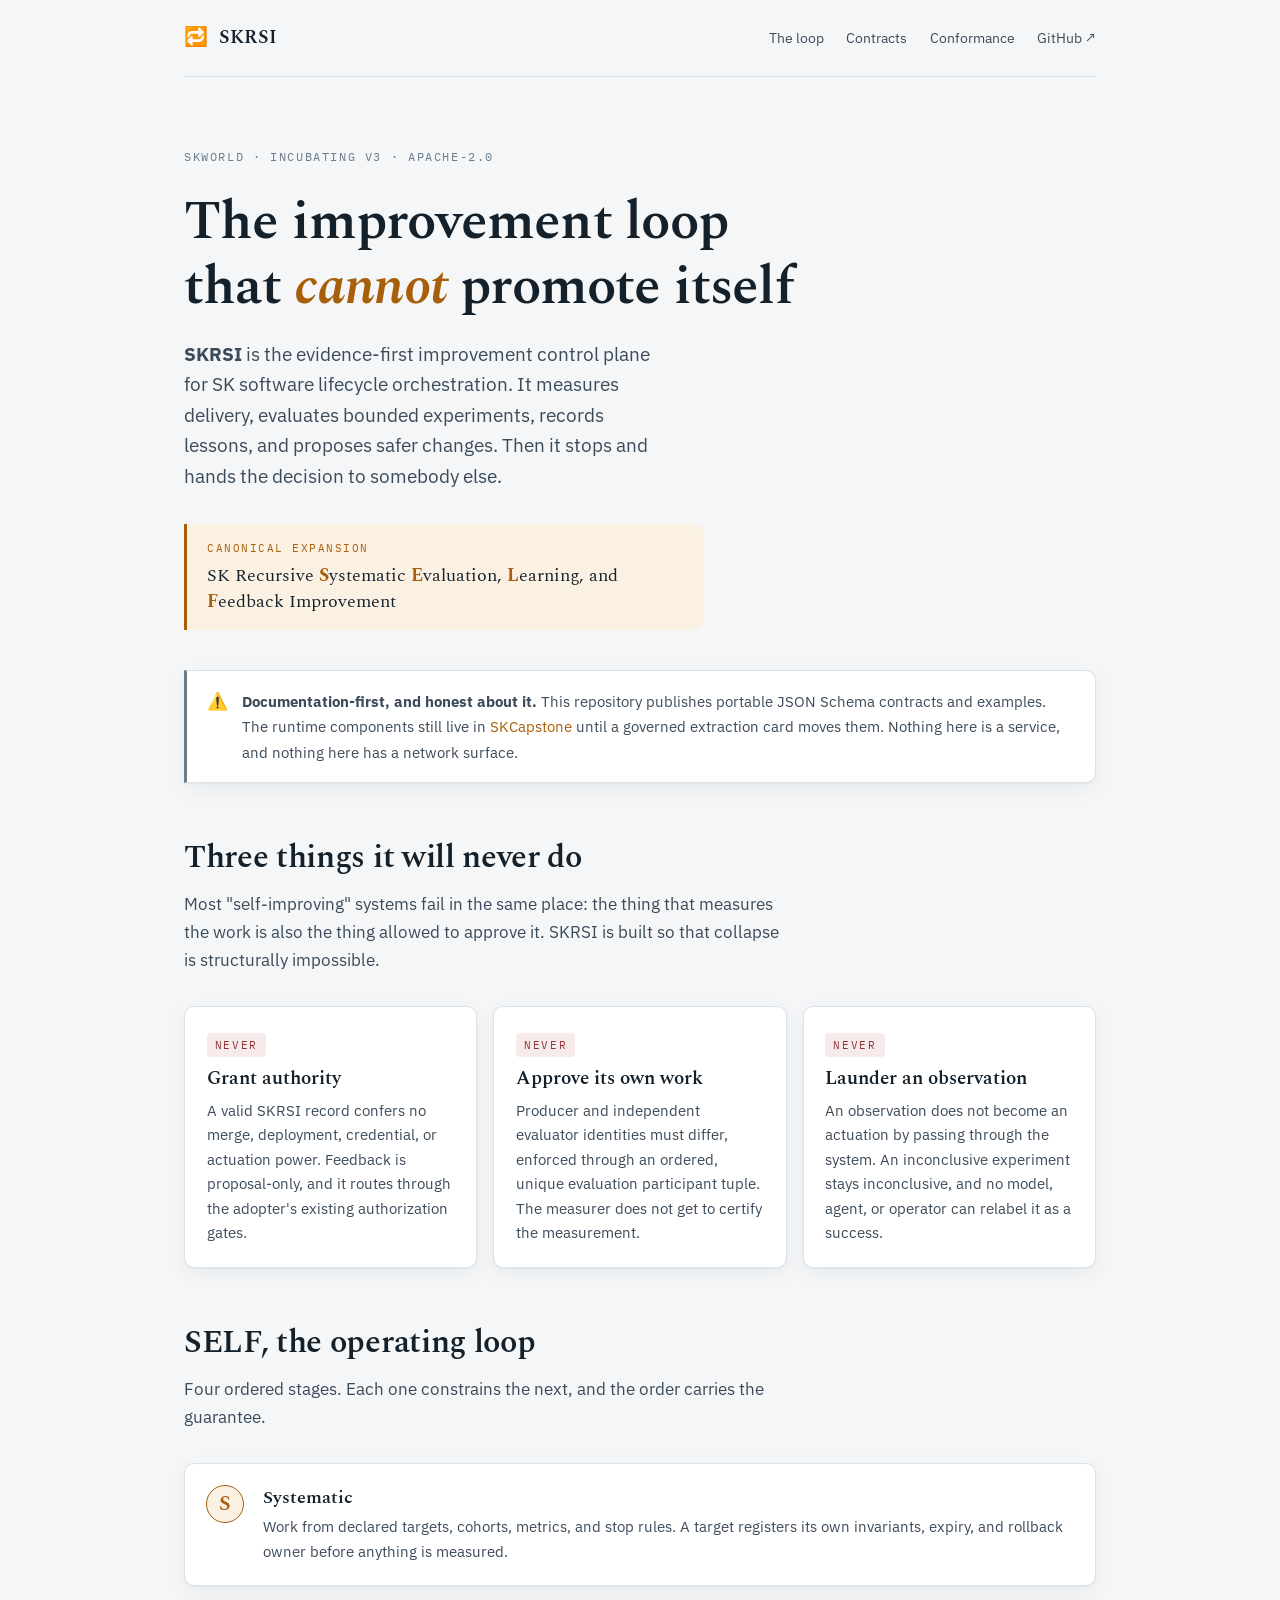
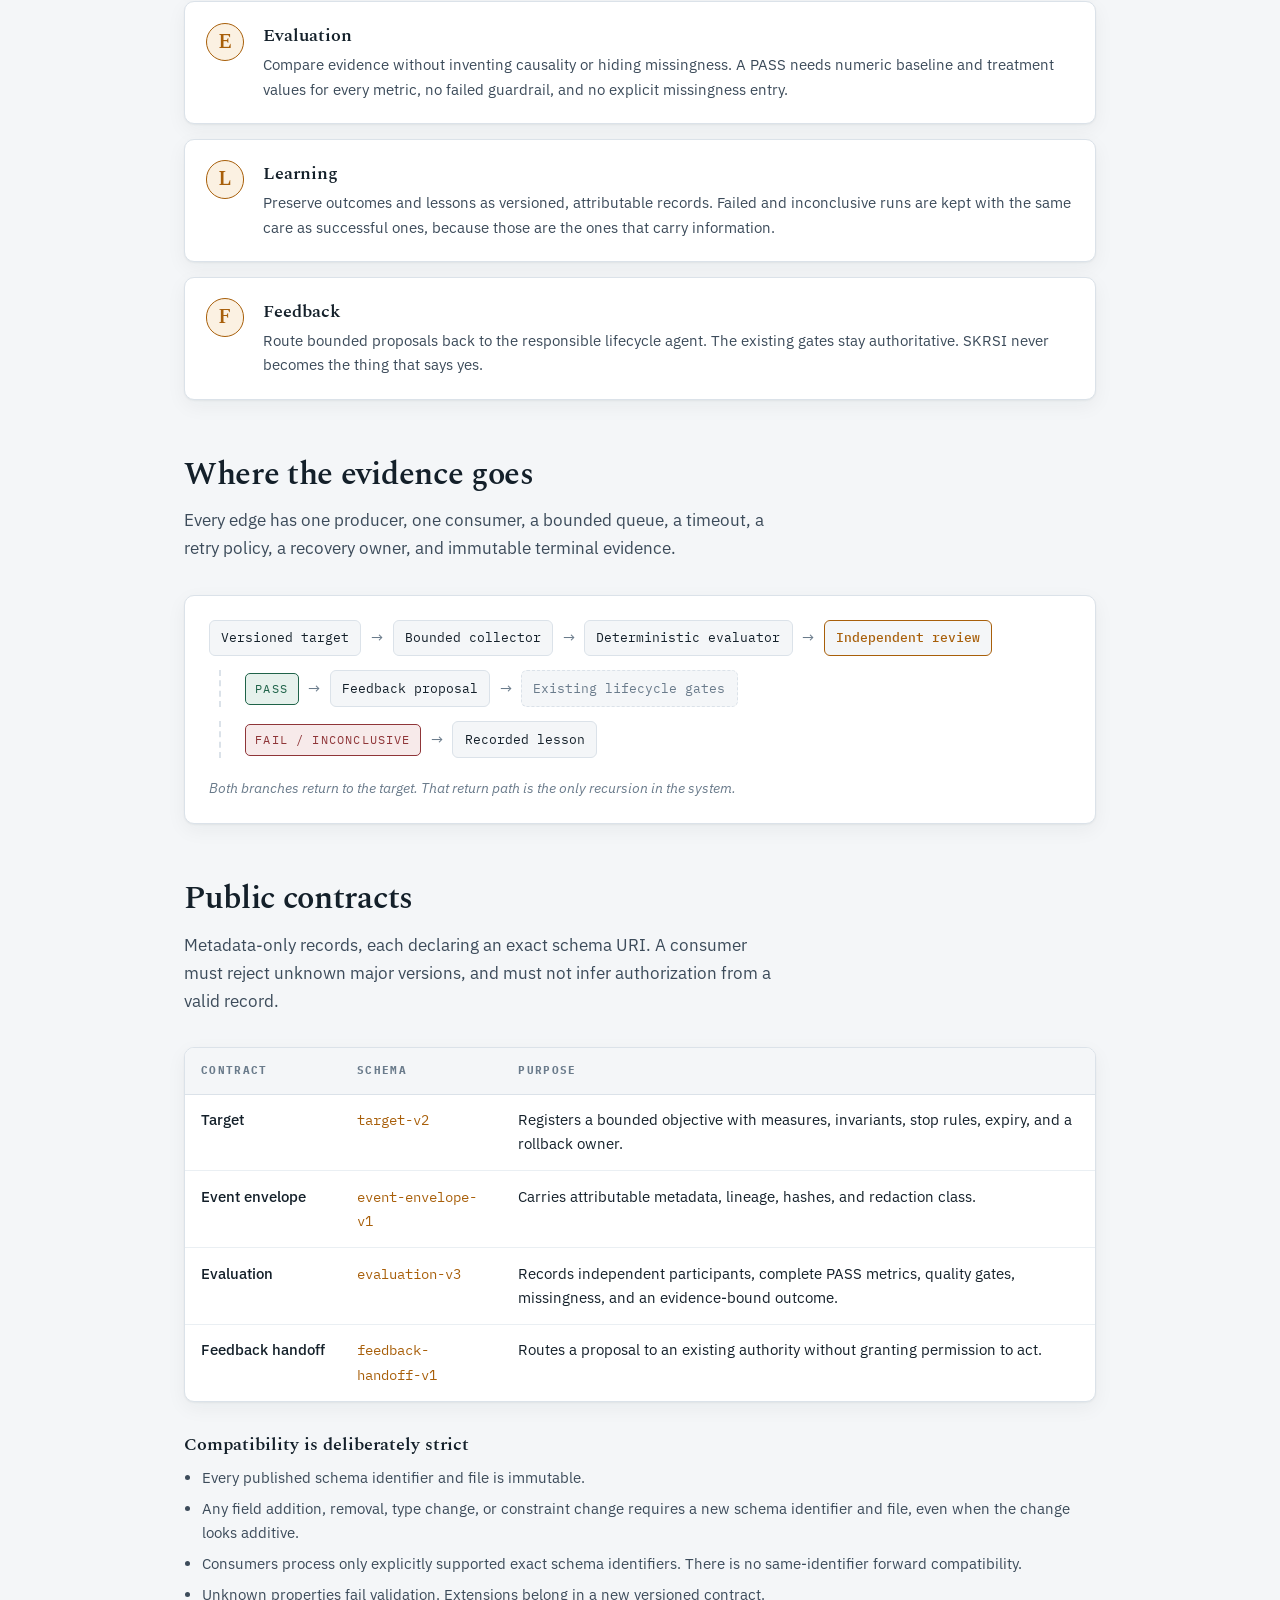
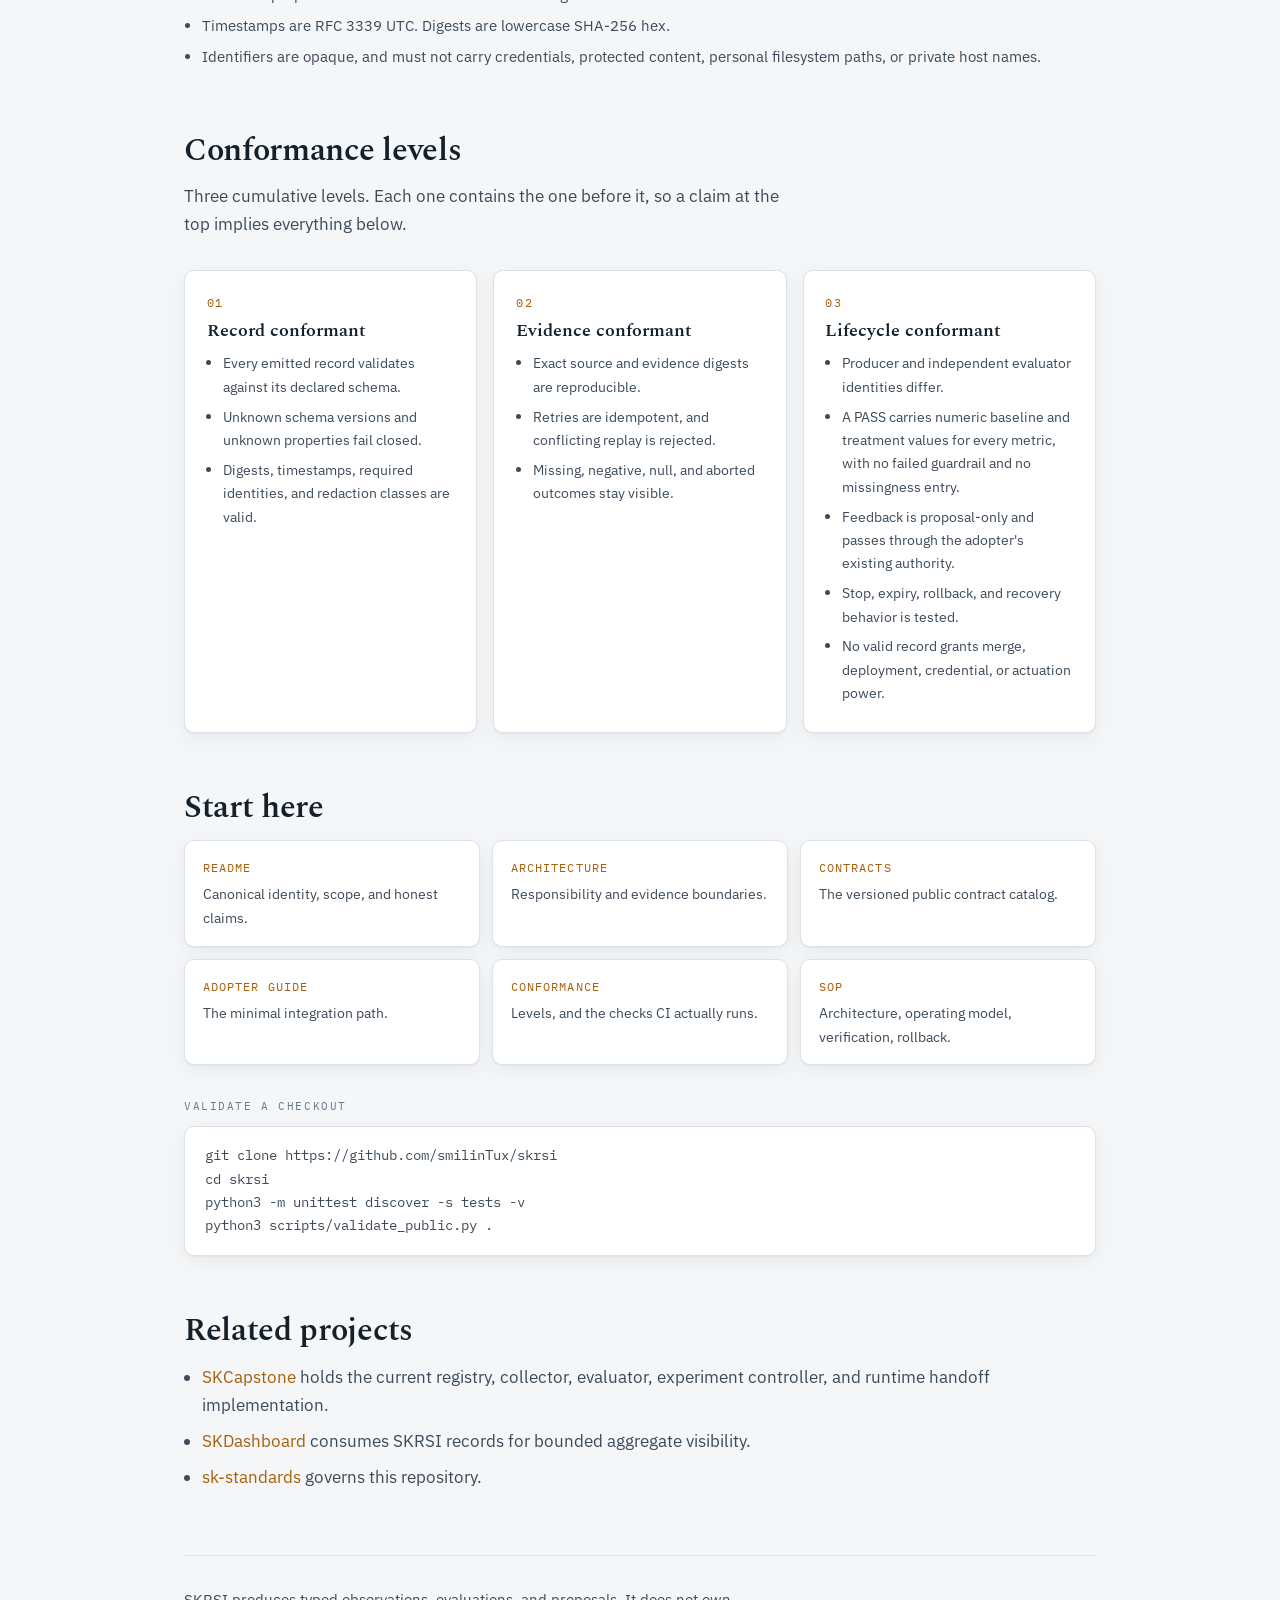
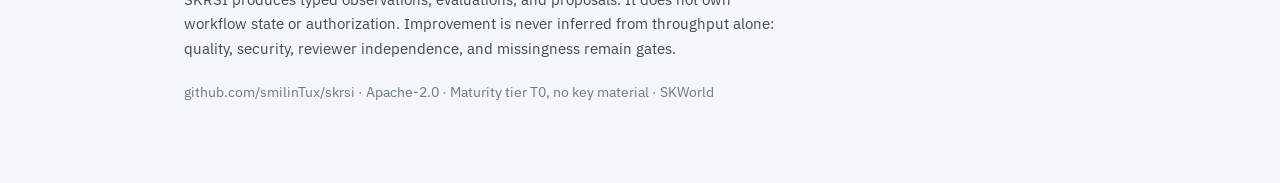
==== index.html @ 311b5921 "feat: skrsi.skworld.io landing site Website only for SKRSI, the evidence-first improvement control p" ====
<!DOCTYPE html>
<html lang="en">
<head>
<meta charset="UTF-8">
<meta name="viewport" content="width=device-width, initial-scale=1.0">
<title>SKRSI: SK Recursive SELF Improvement</title>
<meta name="description" content="SKRSI is the evidence-first improvement control plane for SK software lifecycle orchestration. SELF means Systematic Evaluation, Learning, and Feedback. It measures delivery, evaluates bounded experiments, records lessons, and proposes safer improvements. It never grants authority, never approves its own work, and never turns an observation into an actuation.">
<meta name="keywords" content="SKRSI, recursive self improvement, systematic evaluation learning feedback, evidence-first, software lifecycle orchestration, bounded experiments, JSON Schema contracts, conformance, SKWorld, sovereign">
<link rel="canonical" href="https://skrsi.skworld.io/">

<!-- Open Graph -->
<meta property="og:type" content="website">
<meta property="og:url" content="https://skrsi.skworld.io/">
<meta property="og:title" content="SKRSI: SK Recursive SELF Improvement">
<meta property="og:description" content="The evidence-first improvement control plane. Systematic Evaluation, Learning, and Feedback. It proposes; it never authorizes. An inconclusive experiment stays inconclusive.">
<meta property="og:image" content="https://skrsi.skworld.io/og-image.png">
<meta property="og:image:width" content="1200">
<meta property="og:image:height" content="630">
<meta property="og:site_name" content="SKRSI · SKWorld">

<!-- Twitter Card -->
<meta name="twitter:card" content="summary_large_image">
<meta name="twitter:site" content="@smilinTux">
<meta name="twitter:title" content="SKRSI: SK Recursive SELF Improvement">
<meta name="twitter:description" content="Evidence-first improvement control plane. It measures, evaluates, records lessons, and proposes. It never grants authority and never approves its own work.">
<meta name="twitter:image" content="https://skrsi.skworld.io/og-image.png">
<meta name="twitter:image:alt" content="SKRSI, the evidence-first improvement control plane">

<link rel="icon" type="image/svg+xml" href="data:image/svg+xml,<svg xmlns=%22http://www.w3.org/2000/svg%22 viewBox=%220 0 100 100%22><text y=%22.9em%22 font-size=%2290%22>%F0%9F%94%81</text></svg>">
<link rel="preconnect" href="https://fonts.googleapis.com">
<link rel="preconnect" href="https://fonts.gstatic.com" crossorigin>
<link rel="stylesheet" href="https://fonts.googleapis.com/css2?family=Spectral:ital,wght@0,400;0,600;1,400&family=IBM+Plex+Sans:wght@400;500;600&family=IBM+Plex+Mono:wght@400;500&display=swap">
<link rel="stylesheet" href="style.css">

<script type="application/ld+json">
{
  "@context": "https://schema.org",
  "@type": "SoftwareSourceCode",
  "name": "SKRSI",
  "alternateName": "SK Recursive SELF Improvement",
  "description": "Evidence-first improvement control plane for SK software lifecycle orchestration. SELF means Systematic Evaluation, Learning, and Feedback. Publishes metadata-only JSON Schema contracts for targets, event envelopes, evaluations, and feedback handoffs.",
  "url": "https://skrsi.skworld.io/",
  "codeRepository": "https://github.com/smilinTux/skrsi",
  "license": "https://www.apache.org/licenses/LICENSE-2.0",
  "keywords": "evidence-first, bounded experiments, conformance, software lifecycle orchestration, sovereign",
  "publisher": { "@type": "Organization", "name": "SKWorld", "url": "https://skworld.io/" }
}
</script>
</head>
<body>
<div class="wrap">

  <div class="topbar">
    <div class="brand"><span class="glyph">&#128257;</span> SKRSI</div>
    <nav class="topnav">
      <a href="#loop">The loop</a>
      <a href="#contracts">Contracts</a>
      <a href="#conformance">Conformance</a>
      <a href="https://github.com/smilinTux/skrsi">GitHub &#8599;</a>
    </nav>
  </div>

  <header class="hero">
    <span class="eyebrow">SKWorld &middot; Incubating v3 &middot; Apache-2.0</span>
    <h1>The improvement loop that <em>cannot</em> promote itself</h1>
    <p class="sub"><strong>SKRSI</strong> is the evidence-first improvement control plane for SK software lifecycle orchestration. It measures delivery, evaluates bounded experiments, records lessons, and proposes safer changes. Then it stops and hands the decision to somebody else.</p>
    <div class="expansion">
      <span class="exp-label">Canonical expansion</span>
      <p class="exp-text">SK Recursive <strong>S</strong>ystematic <strong>E</strong>valuation, <strong>L</strong>earning, and <strong>F</strong>eedback Improvement</p>
    </div>
  </header>

  <div class="banner">
    <span class="ico">&#9888;&#65039;</span>
    <p><strong>Documentation-first, and honest about it.</strong> This repository publishes portable JSON Schema contracts and examples. The runtime components still live in <a href="https://github.com/smilinTux/skcapstone">SKCapstone</a> until a governed extraction card moves them. Nothing here is a service, and nothing here has a network surface.</p>
  </div>

  <section id="never">
    <h2>Three things it will never do</h2>
    <p class="lead">Most "self-improving" systems fail in the same place: the thing that measures the work is also the thing allowed to approve it. SKRSI is built so that collapse is structurally impossible.</p>
    <div class="nevers">
      <div class="ncard">
        <span class="nlabel">Never</span>
        <h3>Grant authority</h3>
        <p>A valid SKRSI record confers no merge, deployment, credential, or actuation power. Feedback is proposal-only, and it routes through the adopter's existing authorization gates.</p>
      </div>
      <div class="ncard">
        <span class="nlabel">Never</span>
        <h3>Approve its own work</h3>
        <p>Producer and independent evaluator identities must differ, enforced through an ordered, unique evaluation participant tuple. The measurer does not get to certify the measurement.</p>
      </div>
      <div class="ncard">
        <span class="nlabel">Never</span>
        <h3>Launder an observation</h3>
        <p>An observation does not become an actuation by passing through the system. An inconclusive experiment stays inconclusive, and no model, agent, or operator can relabel it as a success.</p>
      </div>
    </div>
  </section>

  <section id="loop">
    <h2>SELF, the operating loop</h2>
    <p class="lead">Four ordered stages. Each one constrains the next, and the order carries the guarantee.</p>
    <ol class="self">
      <li>
        <span class="step">S</span>
        <div>
          <h3>Systematic</h3>
          <p>Work from declared targets, cohorts, metrics, and stop rules. A target registers its own invariants, expiry, and rollback owner before anything is measured.</p>
        </div>
      </li>
      <li>
        <span class="step">E</span>
        <div>
          <h3>Evaluation</h3>
          <p>Compare evidence without inventing causality or hiding missingness. A PASS needs numeric baseline and treatment values for every metric, no failed guardrail, and no explicit missingness entry.</p>
        </div>
      </li>
      <li>
        <span class="step">L</span>
        <div>
          <h3>Learning</h3>
          <p>Preserve outcomes and lessons as versioned, attributable records. Failed and inconclusive runs are kept with the same care as successful ones, because those are the ones that carry information.</p>
        </div>
      </li>
      <li>
        <span class="step">F</span>
        <div>
          <h3>Feedback</h3>
          <p>Route bounded proposals back to the responsible lifecycle agent. The existing gates stay authoritative. SKRSI never becomes the thing that says yes.</p>
        </div>
      </li>
    </ol>
  </section>

  <section id="flow">
    <h2>Where the evidence goes</h2>
    <p class="lead">Every edge has one producer, one consumer, a bounded queue, a timeout, a retry policy, a recovery owner, and immutable terminal evidence.</p>
    <div class="flow" role="img" aria-label="Flow: a versioned target feeds a bounded metadata collector, then a deterministic evaluator, then independent review. A PASS becomes a feedback proposal that enters existing lifecycle gates. A FAIL or INCONCLUSIVE becomes a recorded lesson. Both return to the target.">
      <div class="frow">
        <span class="node">Versioned target</span>
        <span class="arrow">&rarr;</span>
        <span class="node">Bounded collector</span>
        <span class="arrow">&rarr;</span>
        <span class="node">Deterministic evaluator</span>
        <span class="arrow">&rarr;</span>
        <span class="node emph">Independent review</span>
      </div>
      <div class="frow branch">
        <span class="verdict pass">PASS</span>
        <span class="arrow">&rarr;</span>
        <span class="node">Feedback proposal</span>
        <span class="arrow">&rarr;</span>
        <span class="node gate">Existing lifecycle gates</span>
      </div>
      <div class="frow branch">
        <span class="verdict fail">FAIL / INCONCLUSIVE</span>
        <span class="arrow">&rarr;</span>
        <span class="node">Recorded lesson</span>
      </div>
      <p class="loopback">Both branches return to the target. That return path is the only recursion in the system.</p>
    </div>
  </section>

  <section id="contracts">
    <h2>Public contracts</h2>
    <p class="lead">Metadata-only records, each declaring an exact schema URI. A consumer must reject unknown major versions, and must not infer authorization from a valid record.</p>
    <div class="tablewrap">
      <table class="ctable">
        <thead>
          <tr><th>Contract</th><th>Schema</th><th>Purpose</th></tr>
        </thead>
        <tbody>
          <tr>
            <td>Target</td>
            <td><code>target-v2</code></td>
            <td>Registers a bounded objective with measures, invariants, stop rules, expiry, and a rollback owner.</td>
          </tr>
          <tr>
            <td>Event envelope</td>
            <td><code>event-envelope-v1</code></td>
            <td>Carries attributable metadata, lineage, hashes, and redaction class.</td>
          </tr>
          <tr>
            <td>Evaluation</td>
            <td><code>evaluation-v3</code></td>
            <td>Records independent participants, complete PASS metrics, quality gates, missingness, and an evidence-bound outcome.</td>
          </tr>
          <tr>
            <td>Feedback handoff</td>
            <td><code>feedback-handoff-v1</code></td>
            <td>Routes a proposal to an existing authority without granting permission to act.</td>
          </tr>
        </tbody>
      </table>
    </div>
    <div class="rules">
      <h3>Compatibility is deliberately strict</h3>
      <ul>
        <li>Every published schema identifier and file is immutable.</li>
        <li>Any field addition, removal, type change, or constraint change requires a new schema identifier and file, even when the change looks additive.</li>
        <li>Consumers process only explicitly supported exact schema identifiers. There is no same-identifier forward compatibility.</li>
        <li>Unknown properties fail validation. Extensions belong in a new versioned contract.</li>
        <li>Timestamps are RFC 3339 UTC. Digests are lowercase SHA-256 hex.</li>
        <li>Identifiers are opaque, and must not carry credentials, protected content, personal filesystem paths, or private host names.</li>
      </ul>
    </div>
  </section>

  <section id="conformance">
    <h2>Conformance levels</h2>
    <p class="lead">Three cumulative levels. Each one contains the one before it, so a claim at the top implies everything below.</p>
    <div class="levels">
      <div class="lcard">
        <span class="lnum">01</span>
        <h3>Record conformant</h3>
        <ul>
          <li>Every emitted record validates against its declared schema.</li>
          <li>Unknown schema versions and unknown properties fail closed.</li>
          <li>Digests, timestamps, required identities, and redaction classes are valid.</li>
        </ul>
      </div>
      <div class="lcard">
        <span class="lnum">02</span>
        <h3>Evidence conformant</h3>
        <ul>
          <li>Exact source and evidence digests are reproducible.</li>
          <li>Retries are idempotent, and conflicting replay is rejected.</li>
          <li>Missing, negative, null, and aborted outcomes stay visible.</li>
        </ul>
      </div>
      <div class="lcard">
        <span class="lnum">03</span>
        <h3>Lifecycle conformant</h3>
        <ul>
          <li>Producer and independent evaluator identities differ.</li>
          <li>A PASS carries numeric baseline and treatment values for every metric, with no failed guardrail and no missingness entry.</li>
          <li>Feedback is proposal-only and passes through the adopter's existing authority.</li>
          <li>Stop, expiry, rollback, and recovery behavior is tested.</li>
          <li>No valid record grants merge, deployment, credential, or actuation power.</li>
        </ul>
      </div>
    </div>
  </section>

  <section id="start">
    <h2>Start here</h2>
    <div class="docs">
      <a class="dcard" href="https://github.com/smilinTux/skrsi/blob/main/README.md">
        <span class="dname">README</span>
        <span class="ddesc">Canonical identity, scope, and honest claims.</span>
      </a>
      <a class="dcard" href="https://github.com/smilinTux/skrsi/blob/main/docs/ARCHITECTURE.md">
        <span class="dname">ARCHITECTURE</span>
        <span class="ddesc">Responsibility and evidence boundaries.</span>
      </a>
      <a class="dcard" href="https://github.com/smilinTux/skrsi/blob/main/docs/CONTRACTS.md">
        <span class="dname">CONTRACTS</span>
        <span class="ddesc">The versioned public contract catalog.</span>
      </a>
      <a class="dcard" href="https://github.com/smilinTux/skrsi/blob/main/docs/ADOPTER-GUIDE.md">
        <span class="dname">ADOPTER GUIDE</span>
        <span class="ddesc">The minimal integration path.</span>
      </a>
      <a class="dcard" href="https://github.com/smilinTux/skrsi/blob/main/docs/CONFORMANCE.md">
        <span class="dname">CONFORMANCE</span>
        <span class="ddesc">Levels, and the checks CI actually runs.</span>
      </a>
      <a class="dcard" href="https://github.com/smilinTux/skrsi/blob/main/SOP.md">
        <span class="dname">SOP</span>
        <span class="ddesc">Architecture, operating model, verification, rollback.</span>
      </a>
    </div>
    <div class="quick">
      <span class="qlabel">Validate a checkout</span>
      <pre><code>git clone https://github.com/smilinTux/skrsi
cd skrsi
python3 -m unittest discover -s tests -v
python3 scripts/validate_public.py .</code></pre>
    </div>
  </section>

  <section id="related">
    <h2>Related projects</h2>
    <ul class="rel">
      <li><a href="https://github.com/smilinTux/skcapstone">SKCapstone</a> holds the current registry, collector, evaluator, experiment controller, and runtime handoff implementation.</li>
      <li><a href="https://github.com/smilinTux/skdashboard">SKDashboard</a> consumes SKRSI records for bounded aggregate visibility.</li>
      <li><a href="https://github.com/smilinTux/sk-standards">sk-standards</a> governs this repository.</li>
    </ul>
  </section>

  <footer>
    <p class="fclaim">SKRSI produces typed observations, evaluations, and proposals. It does not own workflow state or authorization. Improvement is never inferred from throughput alone: quality, security, reviewer independence, and missingness remain gates.</p>
    <p class="fmeta">
      <a href="https://github.com/smilinTux/skrsi">github.com/smilinTux/skrsi</a>
      &middot; Apache-2.0
      &middot; Maturity tier T0, no key material
      &middot; <a href="https://skworld.io/">SKWorld</a>
    </p>
  </footer>

</div>
</body>
</html>
---- style.css ----
/* SKRSI - skrsi.skworld.io
   Palette: cool paper + ink, ochre accent for evaluation, muted
   instrument colours for verdict states. */

:root{
  --paper:#f4f6f8;
  --card:#ffffff;
  --ink:#14202a;
  --ink-2:#3c4b5a;
  --muted:#6a7b8b;
  --line:#dbe2e9;
  --line-2:#eaeff3;
  --accent:#a85f0a;
  --accent-soft:#fbf1e2;
  --pass:#1f6349;
  --pass-soft:#e6f1ec;
  --fail:#8f3538;
  --fail-soft:#f7eaea;
  --shadow:0 1px 2px rgba(20,32,42,.05), 0 6px 20px rgba(20,32,42,.05);
  --radius:10px;
}

@media (prefers-color-scheme: dark){
  :root{
    --paper:#0d151d;
    --card:#151f29;
    --ink:#e7eef4;
    --ink-2:#b6c5d2;
    --muted:#8194a5;
    --line:#243240;
    --line-2:#1c2833;
    --accent:#d99a45;
    --accent-soft:#2a2016;
    --pass:#6cc0a0;
    --pass-soft:#152920;
    --fail:#d98b8d;
    --fail-soft:#2a1a1b;
    --shadow:0 1px 2px rgba(0,0,0,.3), 0 6px 20px rgba(0,0,0,.25);
  }
}

*{box-sizing:border-box}
html{-webkit-text-size-adjust:100%}
body{
  margin:0;
  background:var(--paper);
  color:var(--ink);
  font-family:"IBM Plex Sans",-apple-system,BlinkMacSystemFont,"Segoe UI",Roboto,sans-serif;
  font-size:17px;
  line-height:1.65;
  -webkit-font-smoothing:antialiased;
}
.wrap{max-width:60rem;margin:0 auto;padding:0 1.5rem 5rem}
a{color:var(--accent);text-decoration:none;border-bottom:1px solid transparent}
a:hover{border-bottom-color:currentColor}
a:focus-visible{outline:2px solid var(--accent);outline-offset:3px;border-radius:3px}
code,pre{font-family:"IBM Plex Mono",ui-monospace,SFMono-Regular,Menlo,monospace}
h1,h2,h3{font-family:Spectral,Georgia,"Times New Roman",serif;font-weight:600;text-wrap:balance;line-height:1.2}

/* topbar */
.topbar{
  display:flex;align-items:center;justify-content:space-between;gap:1rem;
  flex-wrap:wrap;padding:1.4rem 0;border-bottom:1px solid var(--line);
}
.brand{font-family:Spectral,Georgia,serif;font-size:1.2rem;font-weight:600;letter-spacing:.01em}
.brand .glyph{margin-right:.35rem}
.topnav{display:flex;gap:1.4rem;flex-wrap:wrap;font-size:.9rem}
.topnav a{color:var(--ink-2)}
.topnav a:hover{color:var(--accent)}

/* hero */
.hero{padding:4rem 0 2.5rem}
.eyebrow{
  display:inline-block;font-family:"IBM Plex Mono",monospace;font-size:.72rem;
  letter-spacing:.14em;text-transform:uppercase;color:var(--muted);margin-bottom:1.4rem;
}
.hero h1{font-size:clamp(2.1rem,5.5vw,3.4rem);margin:0 0 1.2rem;letter-spacing:-.015em}
.hero h1 em{font-style:italic;color:var(--accent)}
.sub{font-size:1.16rem;color:var(--ink-2);max-width:44ch;margin:0 0 2rem}

.expansion{
  border-left:3px solid var(--accent);background:var(--accent-soft);
  padding:1rem 1.25rem;border-radius:0 var(--radius) var(--radius) 0;max-width:52ch;
}
.exp-label{
  display:block;font-family:"IBM Plex Mono",monospace;font-size:.68rem;
  letter-spacing:.14em;text-transform:uppercase;color:var(--accent);margin-bottom:.35rem;
}
.exp-text{margin:0;font-family:Spectral,Georgia,serif;font-size:1.1rem;line-height:1.45}
.exp-text strong{color:var(--accent)}

/* honesty banner */
.banner{
  display:flex;gap:.9rem;align-items:flex-start;
  border:1px solid var(--line);border-left:3px solid var(--muted);
  background:var(--card);padding:1.1rem 1.25rem;border-radius:0 var(--radius) var(--radius) 0;
  box-shadow:var(--shadow);
}
.banner .ico{flex:0 0 auto;font-size:1.05rem;line-height:1.5}
.banner p{margin:0;font-size:.96rem;color:var(--ink-2)}

/* sections */
section{padding:3.5rem 0 0}
section h2{font-size:clamp(1.5rem,3.2vw,2rem);margin:0 0 .75rem;letter-spacing:-.01em}
.lead{color:var(--ink-2);max-width:60ch;margin:0 0 2rem}

/* the three nevers */
.nevers{display:grid;gap:1rem;grid-template-columns:repeat(auto-fit,minmax(15rem,1fr))}
.ncard{
  background:var(--card);border:1px solid var(--line);border-radius:var(--radius);
  padding:1.35rem;box-shadow:var(--shadow);
}
.nlabel{
  display:inline-block;font-family:"IBM Plex Mono",monospace;font-size:.66rem;
  letter-spacing:.16em;text-transform:uppercase;color:var(--fail);
  background:var(--fail-soft);padding:.2rem .5rem;border-radius:4px;margin-bottom:.7rem;
}
.ncard h3{font-size:1.16rem;margin:0 0 .5rem}
.ncard p{margin:0;font-size:.93rem;color:var(--ink-2)}

/* SELF loop */
.self{list-style:none;padding:0;margin:0;display:grid;gap:.9rem}
.self li{
  display:flex;gap:1.15rem;align-items:flex-start;
  background:var(--card);border:1px solid var(--line);border-radius:var(--radius);
  padding:1.3rem;box-shadow:var(--shadow);
}
.step{
  flex:0 0 auto;width:2.4rem;height:2.4rem;display:grid;place-items:center;
  font-family:Spectral,Georgia,serif;font-size:1.3rem;font-weight:600;
  color:var(--accent);background:var(--accent-soft);
  border-radius:50%;border:1px solid var(--accent);
}
.self h3{font-size:1.12rem;margin:.15rem 0 .4rem}
.self p{margin:0;font-size:.94rem;color:var(--ink-2)}

/* flow diagram */
.flow{
  background:var(--card);border:1px solid var(--line);border-radius:var(--radius);
  padding:1.5rem;box-shadow:var(--shadow);overflow-x:auto;
}
.frow{display:flex;align-items:center;gap:.6rem;flex-wrap:wrap;margin-bottom:.9rem}
.frow.branch{padding-left:1.5rem;border-left:2px dashed var(--line);margin-left:.6rem}
.node{
  font-family:"IBM Plex Mono",monospace;font-size:.8rem;
  border:1px solid var(--line);border-radius:6px;padding:.42rem .7rem;
  background:var(--paper);white-space:nowrap;
}
.node.emph{border-color:var(--accent);color:var(--accent);font-weight:500}
.node.gate{border-style:dashed;color:var(--muted)}
.arrow{color:var(--muted);font-size:.95rem}
.verdict{
  font-family:"IBM Plex Mono",monospace;font-size:.74rem;letter-spacing:.1em;
  padding:.32rem .6rem;border-radius:5px;white-space:nowrap;
}
.verdict.pass{color:var(--pass);background:var(--pass-soft);border:1px solid var(--pass)}
.verdict.fail{color:var(--fail);background:var(--fail-soft);border:1px solid var(--fail)}
.loopback{margin:1.1rem 0 0;font-size:.9rem;color:var(--muted);font-style:italic}

/* contracts table */
.tablewrap{overflow-x:auto;border:1px solid var(--line);border-radius:var(--radius);background:var(--card);box-shadow:var(--shadow)}
.ctable{border-collapse:collapse;width:100%;min-width:34rem;font-size:.92rem}
.ctable th,.ctable td{padding:.85rem 1rem;text-align:left;border-bottom:1px solid var(--line-2);vertical-align:top}
.ctable thead th{
  font-family:"IBM Plex Mono",monospace;font-size:.7rem;letter-spacing:.12em;
  text-transform:uppercase;color:var(--muted);background:var(--paper);
  border-bottom:1px solid var(--line);
}
.ctable tbody tr:last-child td{border-bottom:none}
.ctable td:first-child{font-weight:500;white-space:nowrap}
.ctable code{font-size:.85rem;color:var(--accent)}

.rules{margin-top:2rem}
.rules h3{font-size:1.1rem;margin:0 0 .7rem}
.rules ul{margin:0;padding-left:1.15rem;color:var(--ink-2);font-size:.93rem}
.rules li{margin-bottom:.4rem}

/* conformance levels */
.levels{display:grid;gap:1rem;grid-template-columns:repeat(auto-fit,minmax(16rem,1fr))}
.lcard{
  background:var(--card);border:1px solid var(--line);border-radius:var(--radius);
  padding:1.35rem;box-shadow:var(--shadow);
}
.lnum{
  display:block;font-family:"IBM Plex Mono",monospace;font-size:.72rem;
  letter-spacing:.16em;color:var(--accent);margin-bottom:.5rem;
}
.lcard h3{font-size:1.1rem;margin:0 0 .65rem}
.lcard ul{margin:0;padding-left:1.05rem;font-size:.89rem;color:var(--ink-2)}
.lcard li{margin-bottom:.38rem}

/* docs */
.docs{display:grid;gap:.75rem;grid-template-columns:repeat(auto-fit,minmax(14rem,1fr))}
.dcard{
  display:block;background:var(--card);border:1px solid var(--line);
  border-radius:var(--radius);padding:1rem 1.1rem;box-shadow:var(--shadow);
  color:var(--ink);border-bottom:1px solid var(--line);
}
.dcard:hover{border-color:var(--accent);border-bottom-color:var(--accent)}
.dname{
  display:block;font-family:"IBM Plex Mono",monospace;font-size:.78rem;
  letter-spacing:.09em;color:var(--accent);margin-bottom:.3rem;
}
.ddesc{display:block;font-size:.9rem;color:var(--ink-2)}

.quick{margin-top:2rem}
.qlabel{
  display:block;font-family:"IBM Plex Mono",monospace;font-size:.7rem;
  letter-spacing:.14em;text-transform:uppercase;color:var(--muted);margin-bottom:.6rem;
}
.quick pre{
  margin:0;background:var(--card);border:1px solid var(--line);border-radius:var(--radius);
  padding:1.1rem 1.25rem;overflow-x:auto;font-size:.86rem;line-height:1.7;box-shadow:var(--shadow);
}
.quick code{color:var(--ink-2)}

/* related */
.rel{margin:0;padding-left:1.15rem;color:var(--ink-2)}
.rel li{margin-bottom:.5rem}

/* footer */
footer{margin-top:4rem;padding-top:2rem;border-top:1px solid var(--line)}
.fclaim{font-size:.93rem;color:var(--ink-2);max-width:66ch;margin:0 0 1.2rem}
.fmeta{font-size:.85rem;color:var(--muted);margin:0}
.fmeta a{color:var(--muted)}
.fmeta a:hover{color:var(--accent)}

@media (max-width:34rem){
  body{font-size:16px}
  .hero{padding:2.5rem 0 2rem}
  .self li{flex-direction:column;gap:.75rem}
}

@media (prefers-reduced-motion:reduce){
  *{animation:none!important;transition:none!important}
}
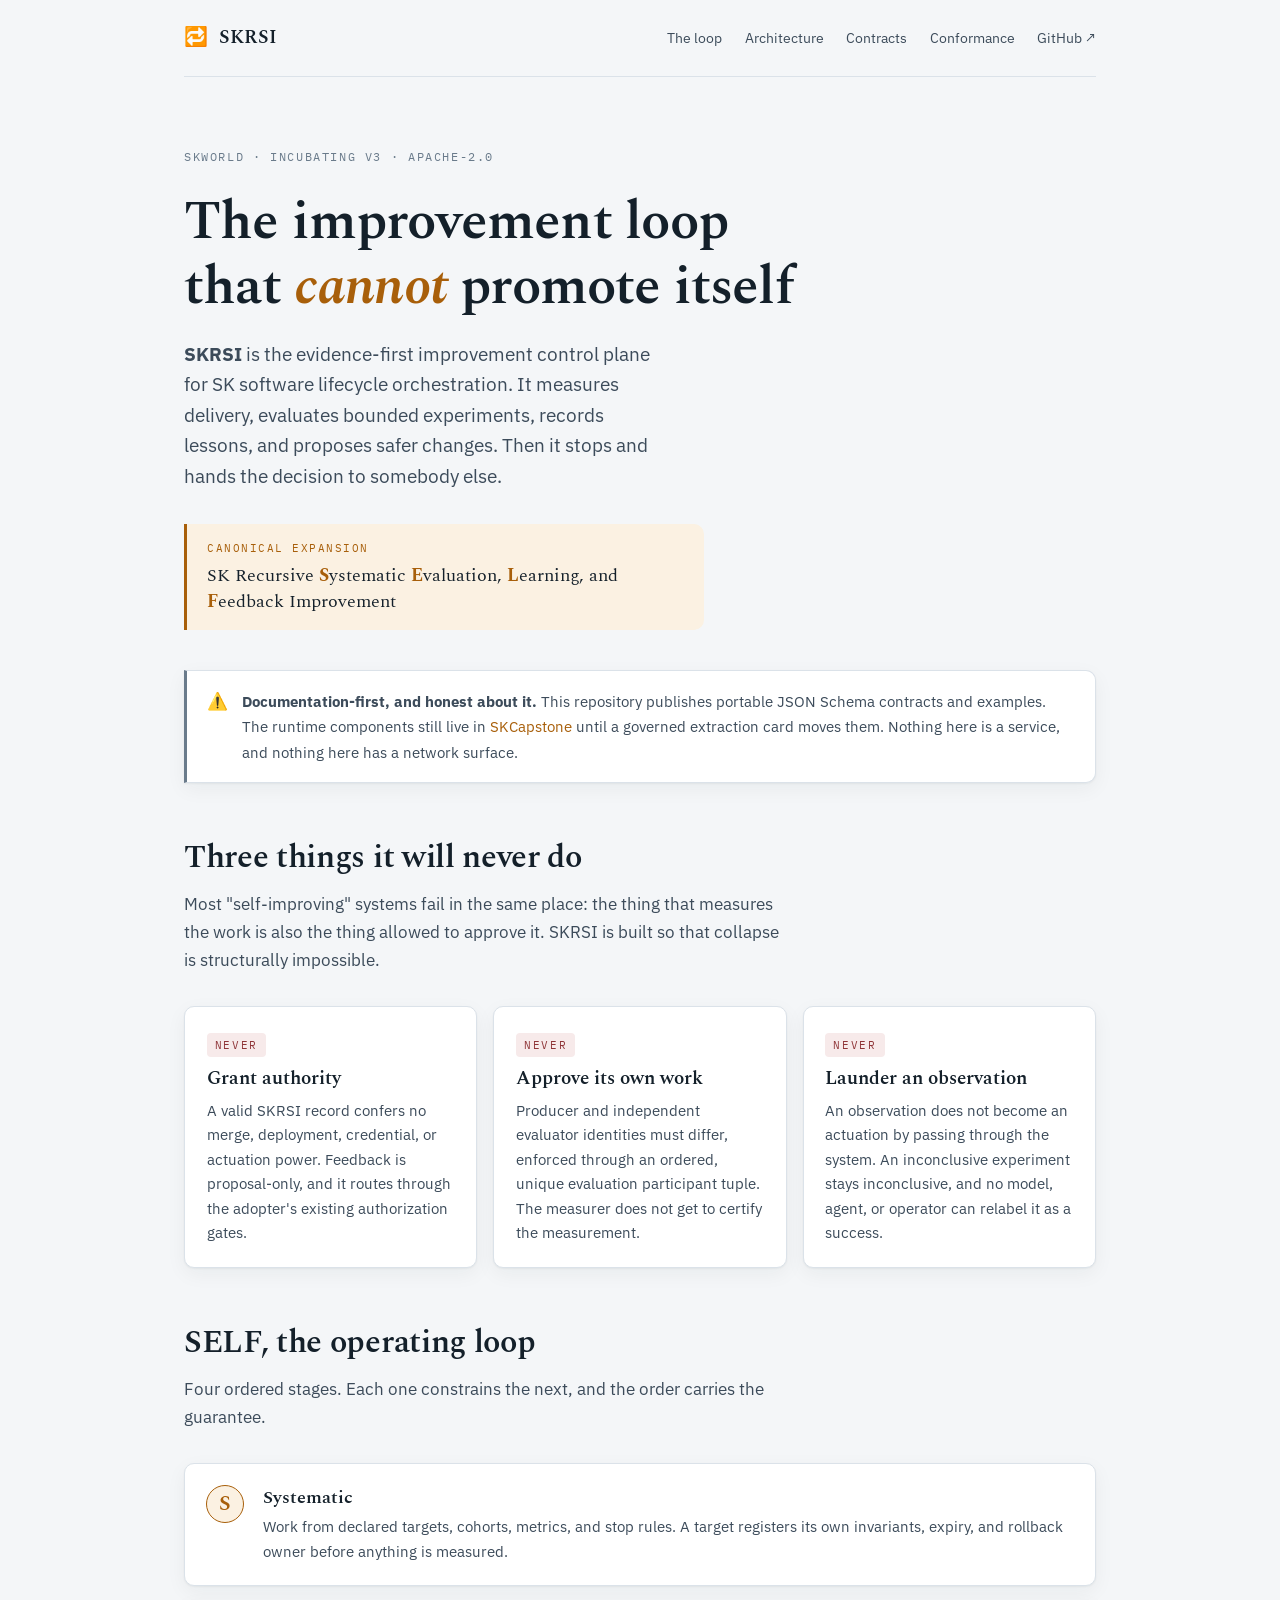
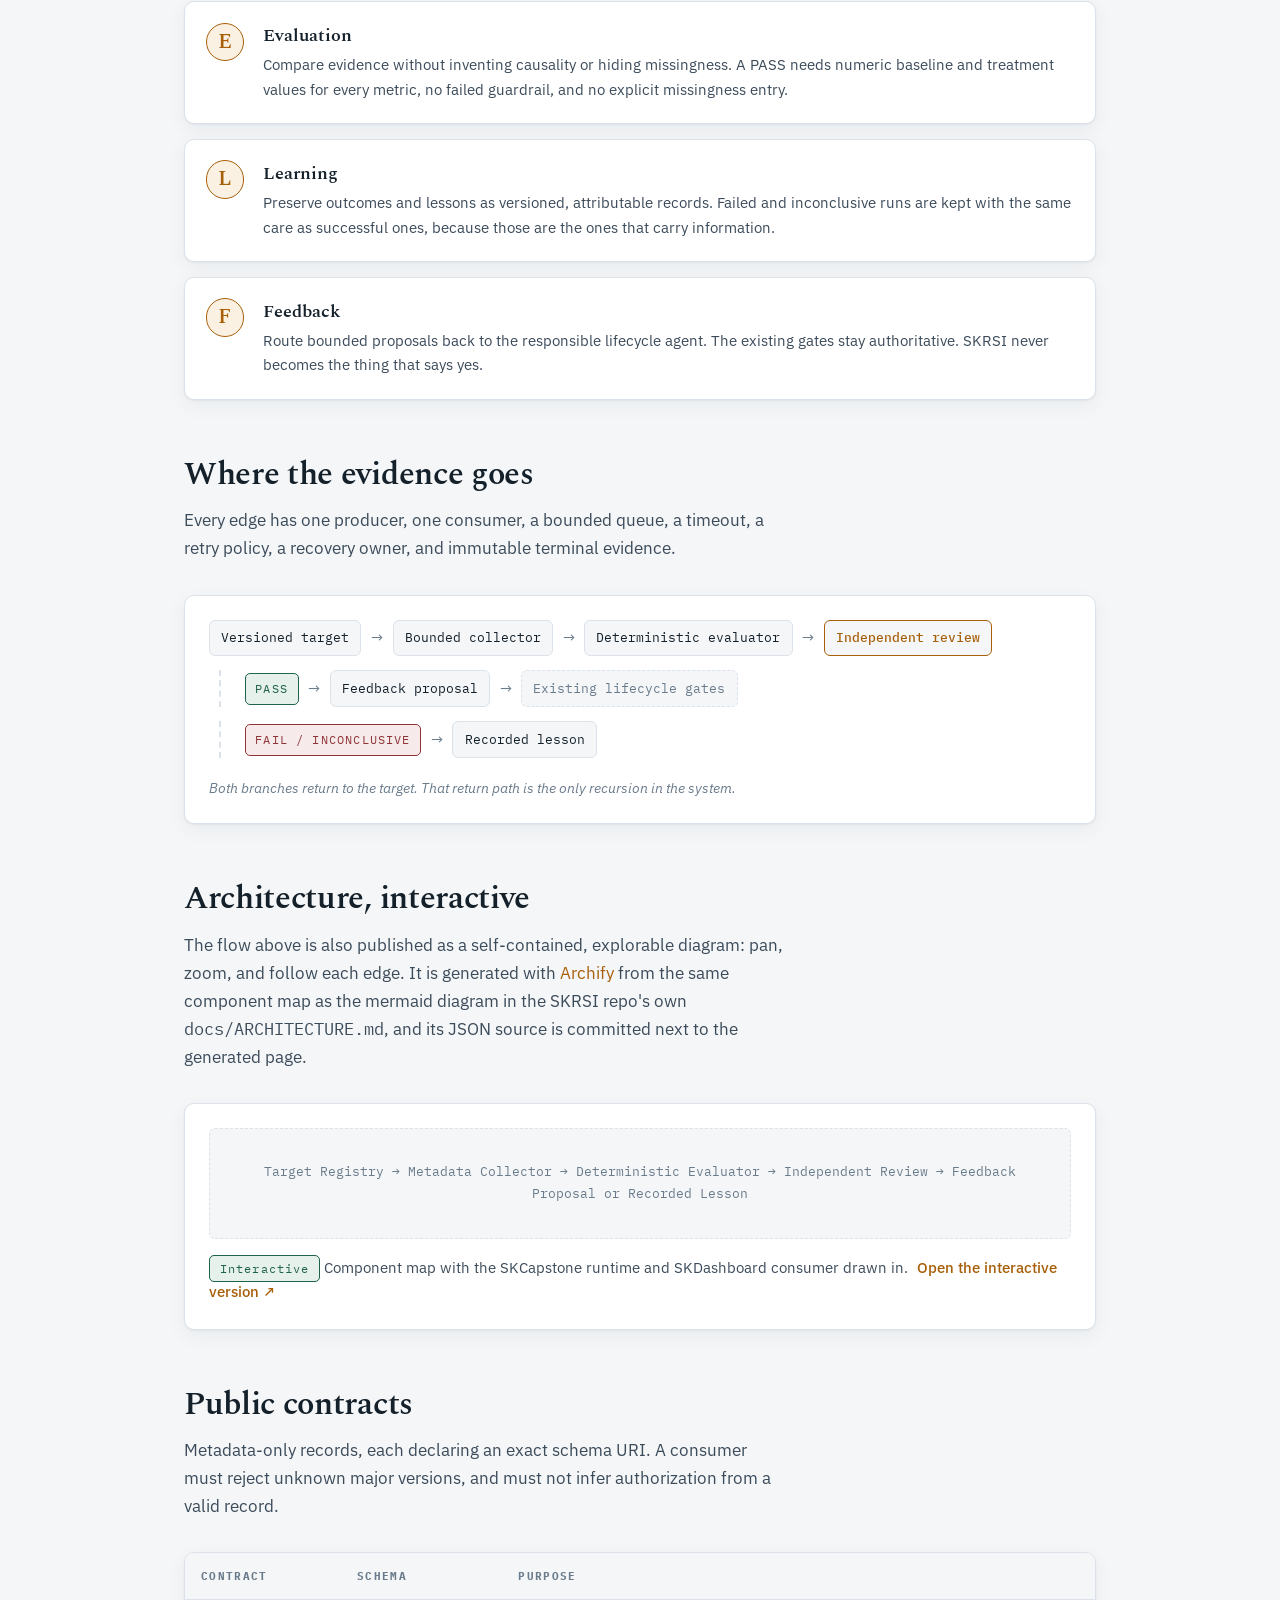
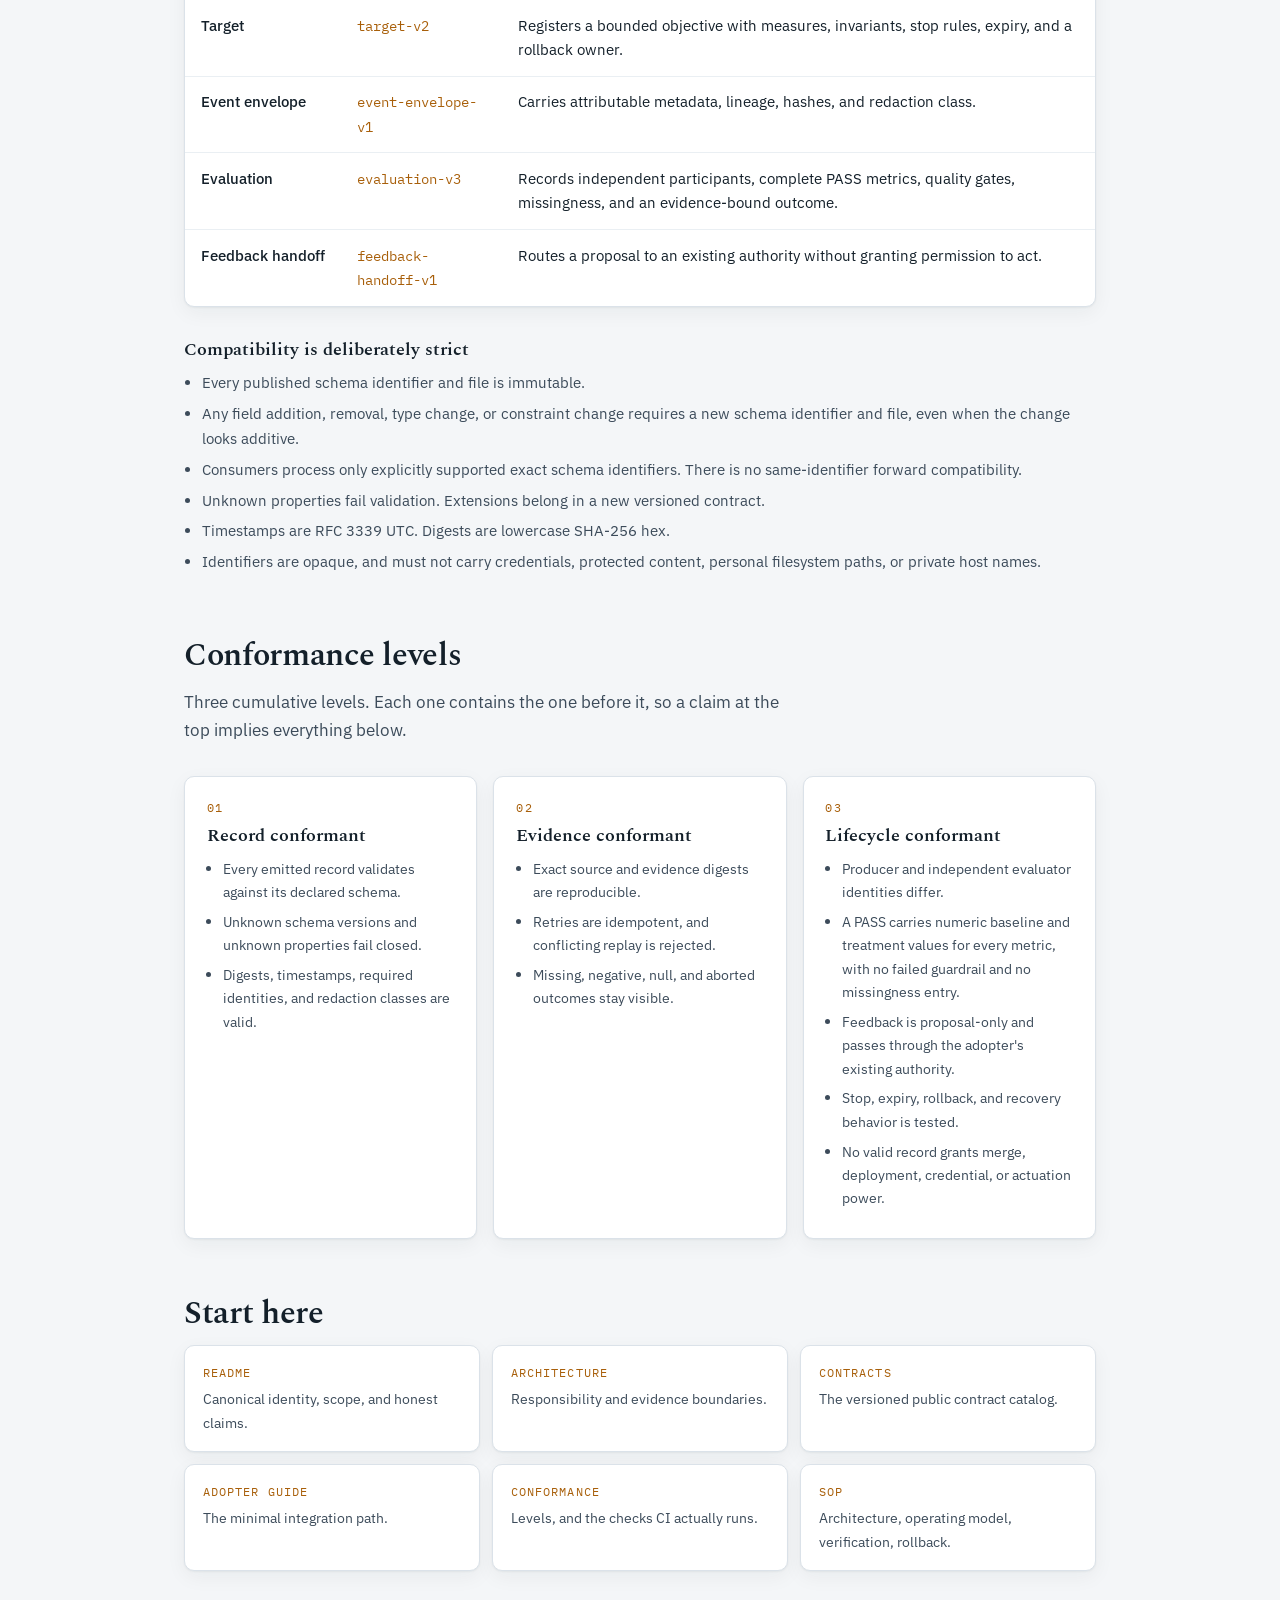
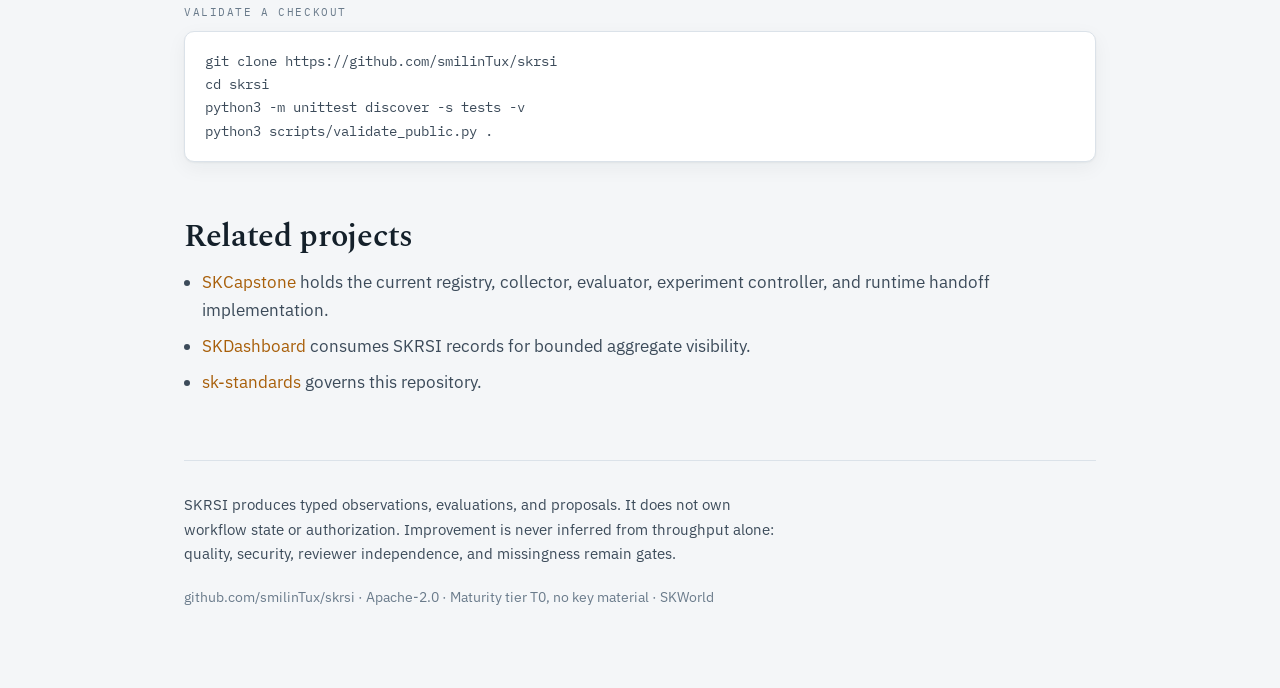
==== commit fee78895: "feat(site): link architecture diagram from nav Adds a nav link and an Architecture section with a fi" ====
--- a/index.html
+++ b/index.html
@@ -54,6 +54,7 @@
     <div class="brand"><span class="glyph">&#128257;</span> SKRSI</div>
     <nav class="topnav">
       <a href="#loop">The loop</a>
+      <a href="#architecture">Architecture</a>
       <a href="#contracts">Contracts</a>
       <a href="#conformance">Conformance</a>
       <a href="https://github.com/smilinTux/skrsi">GitHub &#8599;</a>
@@ -161,6 +162,15 @@
     </div>
   </section>
 
+  <section id="architecture">
+    <h2>Architecture, interactive</h2>
+    <p class="lead">The flow above is also published as a self-contained, explorable diagram: pan, zoom, and follow each edge. It is generated with <a href="https://github.com/tt-a1i/archify">Archify</a> from the same component map as the mermaid diagram in the SKRSI repo's own <code>docs/ARCHITECTURE.md</code>, and its JSON source is committed next to the generated page.</p>
+    <figure class="diagram">
+      <div class="preview">Target Registry &rarr; Metadata Collector &rarr; Deterministic Evaluator &rarr; Independent Review &rarr; Feedback Proposal or Recorded Lesson</div>
+      <figcaption><span class="verdict pass">Interactive</span> Component map with the SKCapstone runtime and SKDashboard consumer drawn in. <a href="diagrams/skrsi.architecture.html" target="_blank" rel="noopener">Open the interactive version ↗</a></figcaption>
+    </figure>
+  </section>
+
   <section id="contracts">
     <h2>Public contracts</h2>
     <p class="lead">Metadata-only records, each declaring an exact schema URI. A consumer must reject unknown major versions, and must not infer authorization from a valid record.</p>
--- a/style.css
+++ b/style.css
@@ -157,6 +157,19 @@
 .verdict.fail{color:var(--fail);background:var(--fail-soft);border:1px solid var(--fail)}
 .loopback{margin:1.1rem 0 0;font-size:.9rem;color:var(--muted);font-style:italic}
 
+/* interactive architecture diagram */
+.diagram{
+  margin:0;background:var(--card);border:1px solid var(--line);border-radius:var(--radius);
+  padding:1.5rem;box-shadow:var(--shadow);
+}
+.diagram .preview{
+  border:1px dashed var(--line);border-radius:6px;padding:2rem 1.2rem;
+  text-align:center;color:var(--muted);font-family:"IBM Plex Mono",monospace;
+  font-size:.82rem;line-height:1.7;background:var(--paper);
+}
+.diagram figcaption{margin-top:1.1rem;font-size:.92rem;color:var(--ink-2)}
+.diagram figcaption a{font-weight:500;margin-left:.3rem}
+
 /* contracts table */
 .tablewrap{overflow-x:auto;border:1px solid var(--line);border-radius:var(--radius);background:var(--card);box-shadow:var(--shadow)}
 .ctable{border-collapse:collapse;width:100%;min-width:34rem;font-size:.92rem}
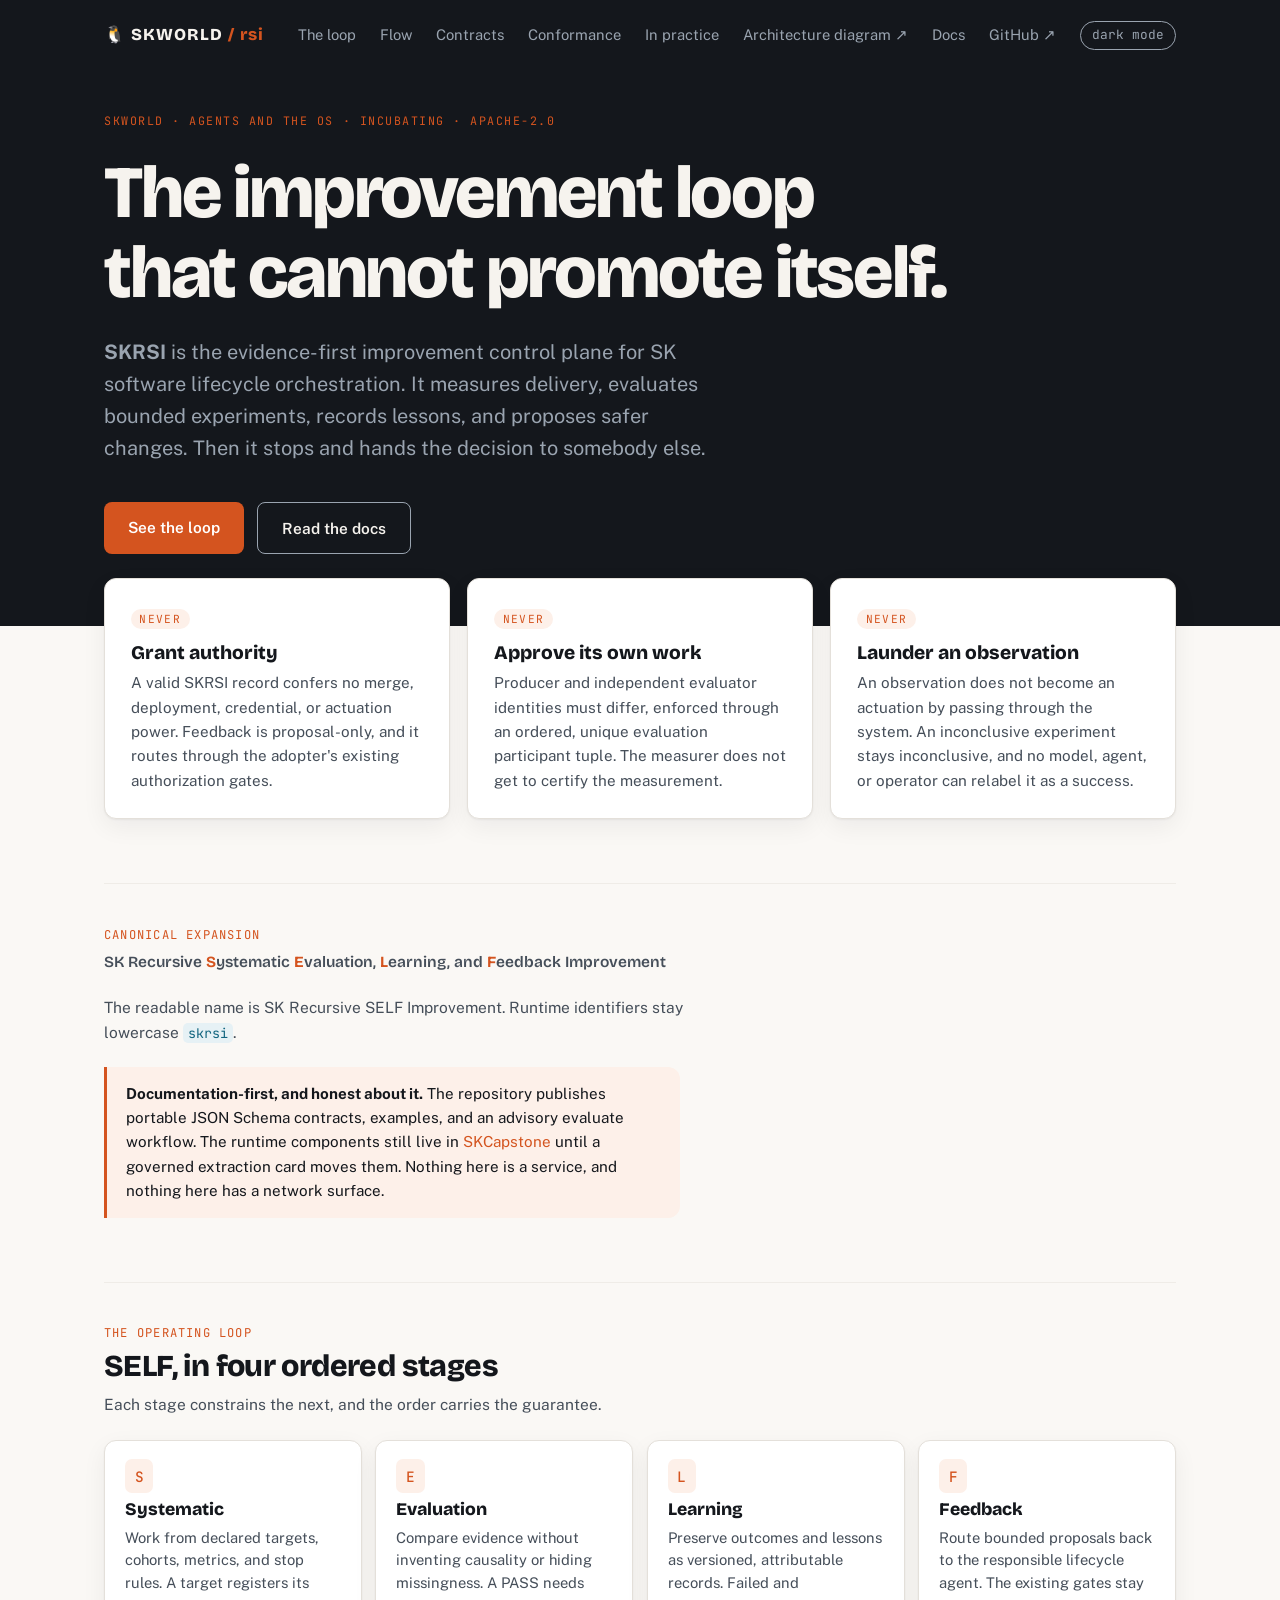
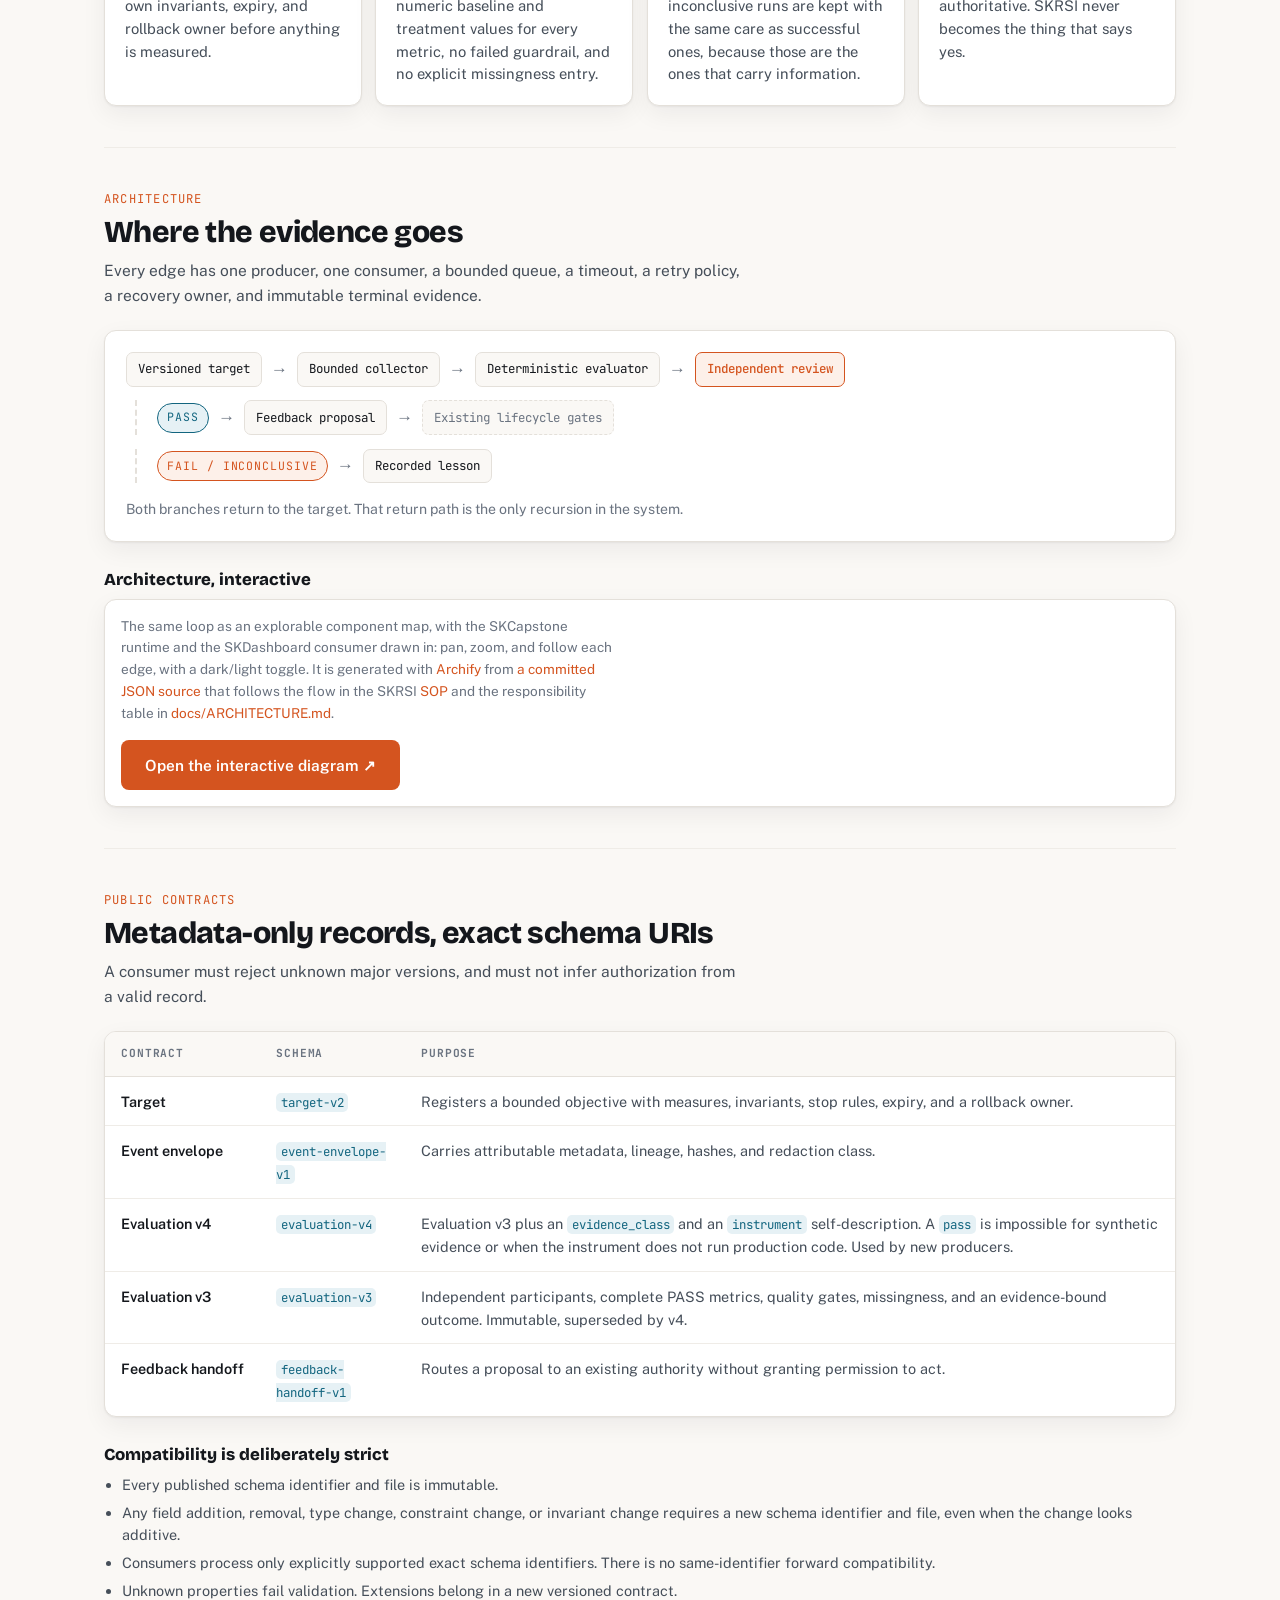
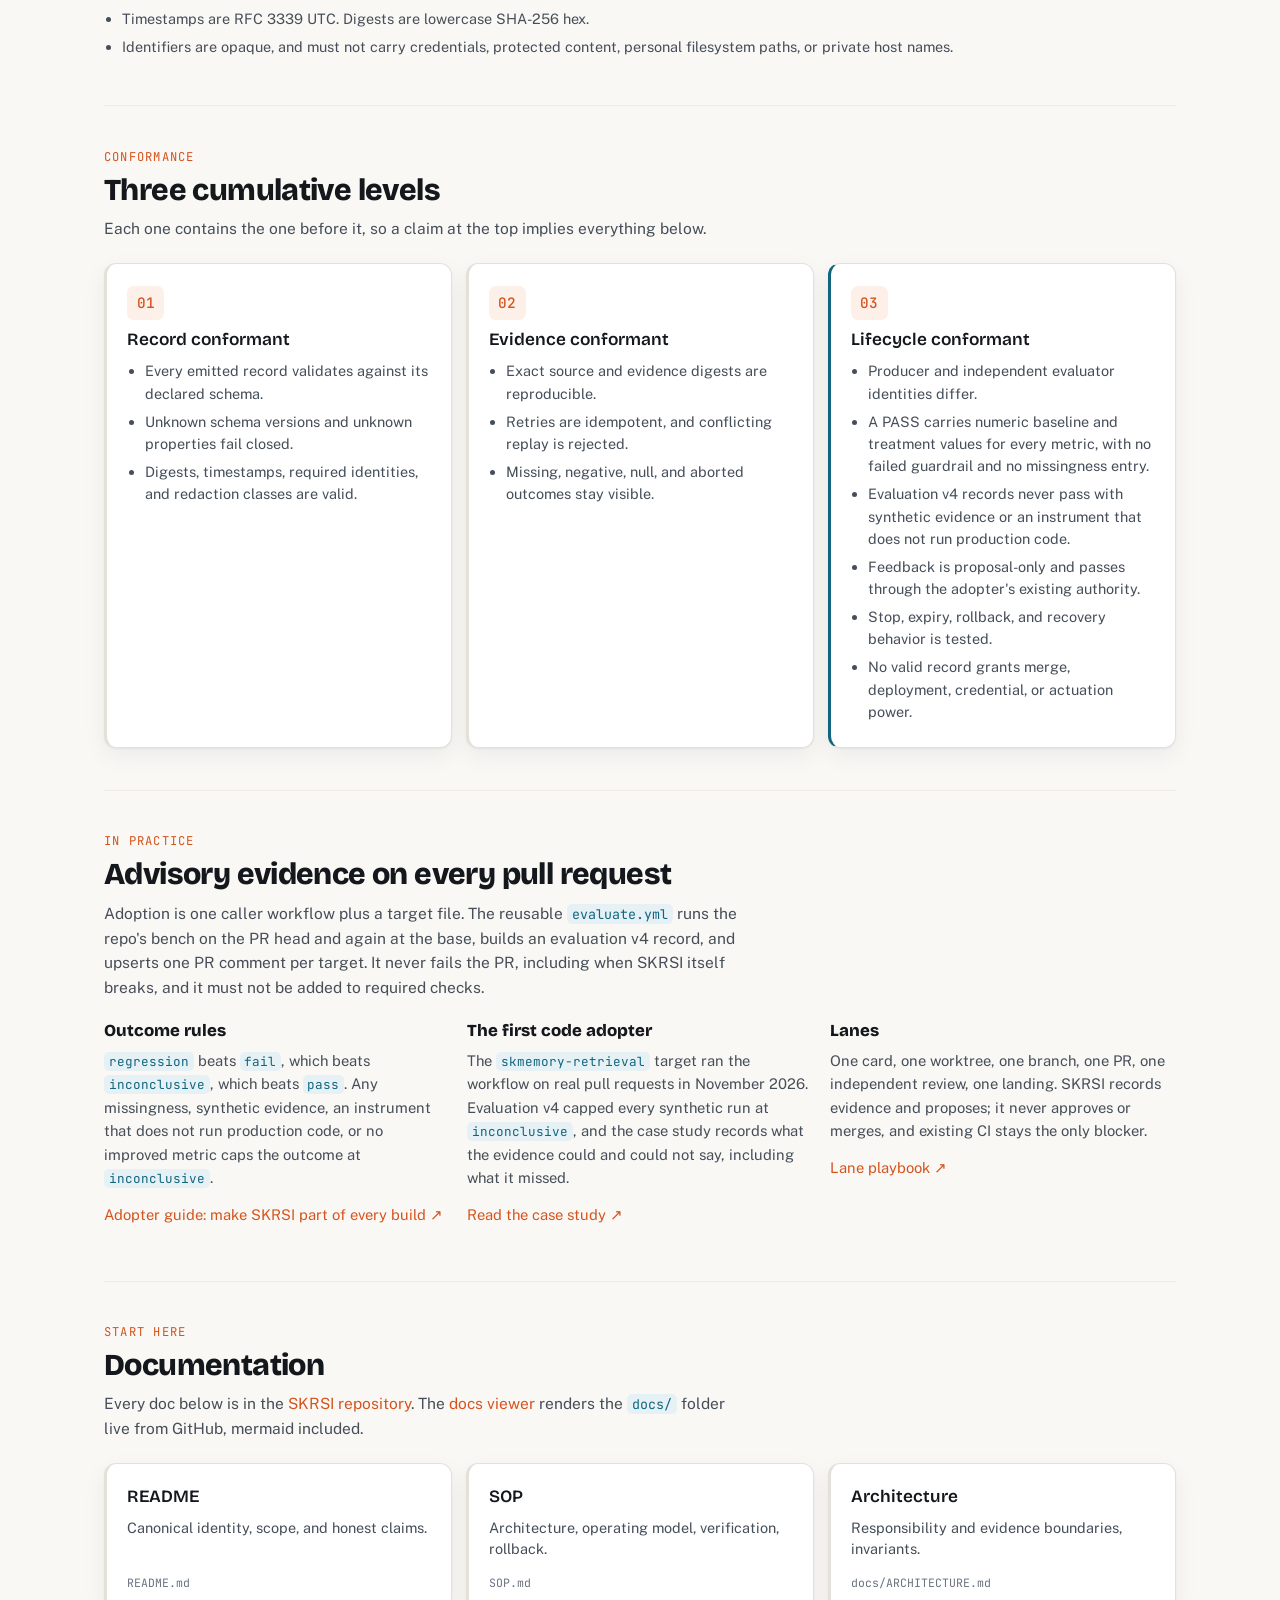
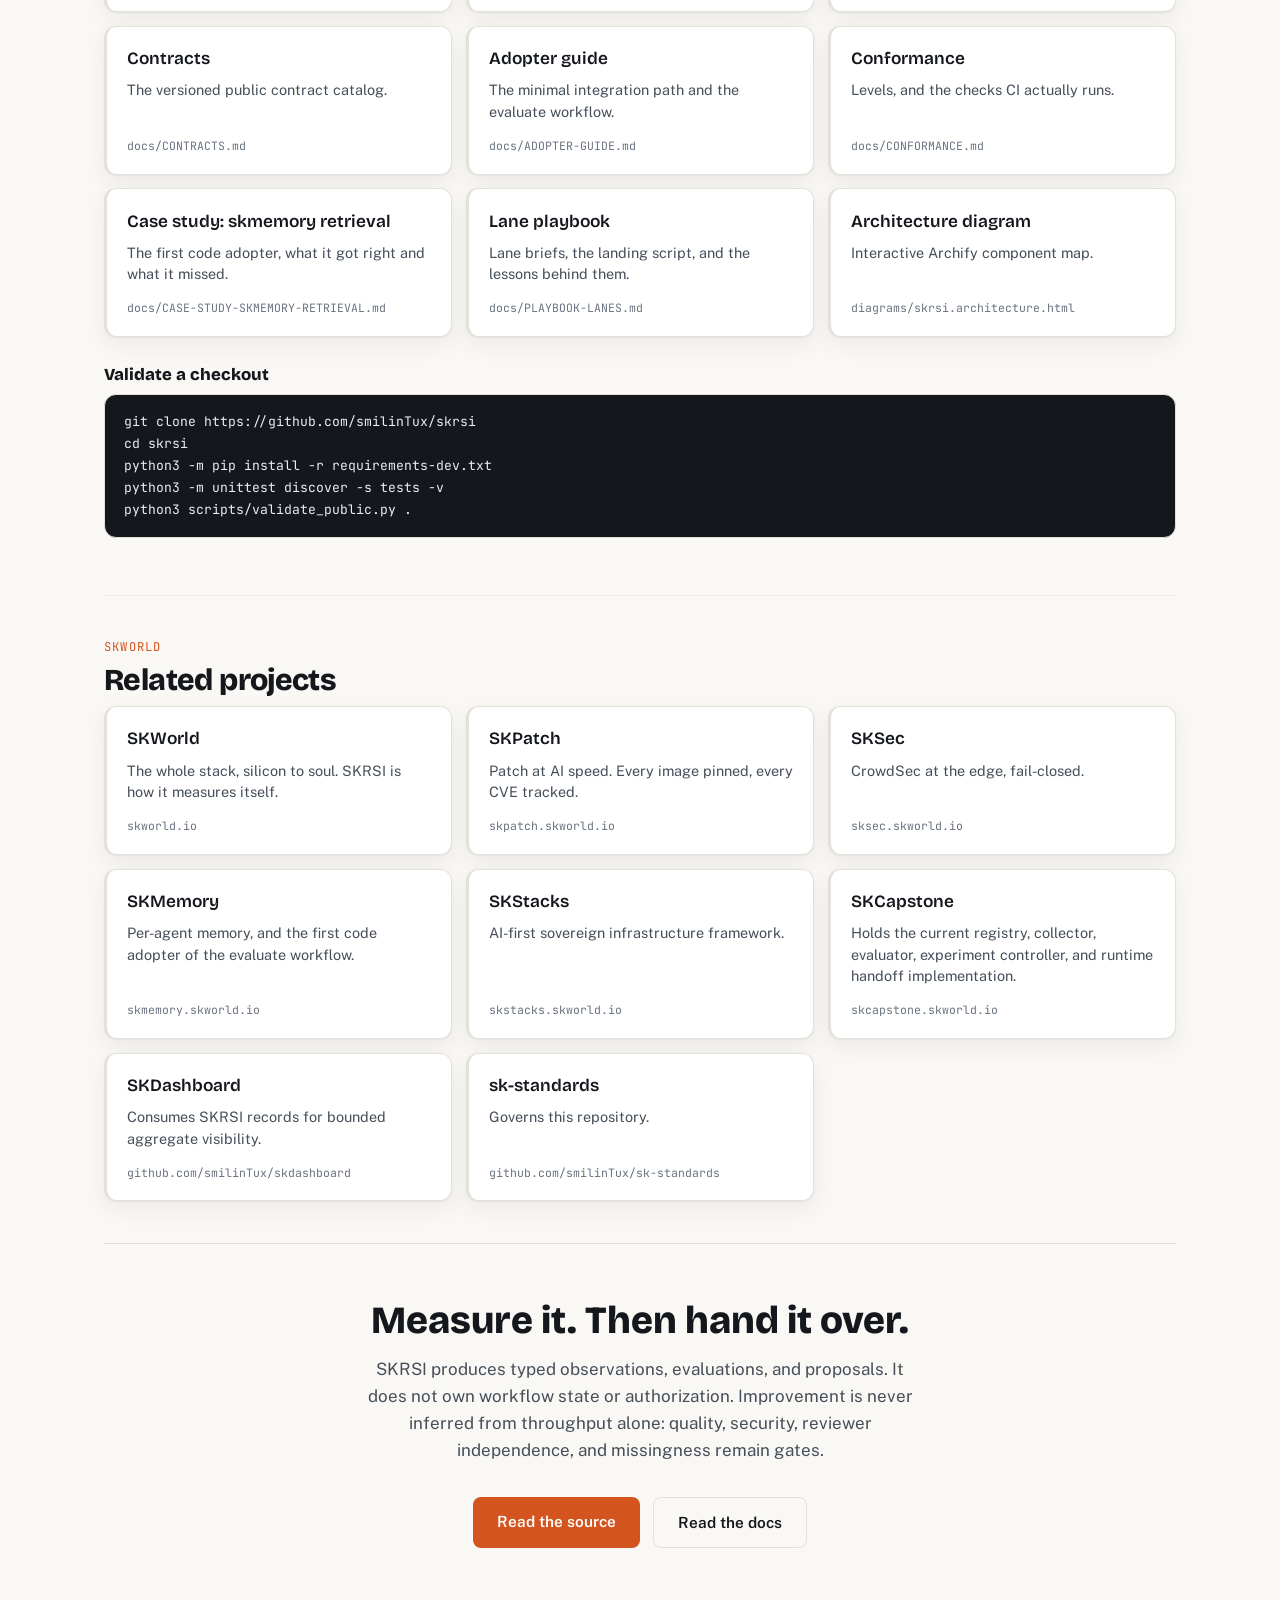
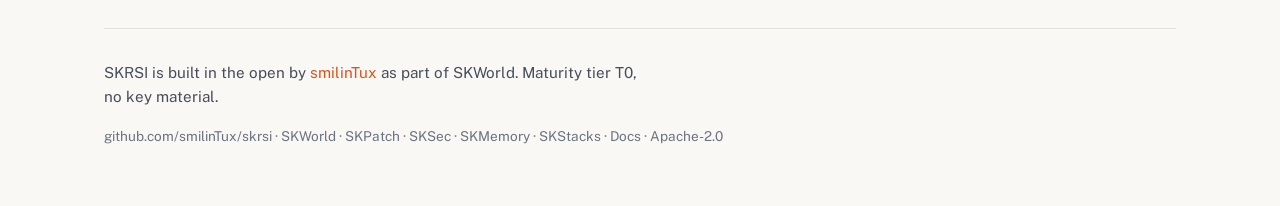
==== commit ee57496c: "feat(site): rebuild skrsi.skworld.io in skworld.io's design language Same tokens, fonts, dark hero t" ====
--- a/index.html
+++ b/index.html
@@ -7,8 +7,6 @@
 <meta name="description" content="SKRSI is the evidence-first improvement control plane for SK software lifecycle orchestration. SELF means Systematic Evaluation, Learning, and Feedback. It measures delivery, evaluates bounded experiments, records lessons, and proposes safer improvements. It never grants authority, never approves its own work, and never turns an observation into an actuation.">
 <meta name="keywords" content="SKRSI, recursive self improvement, systematic evaluation learning feedback, evidence-first, software lifecycle orchestration, bounded experiments, JSON Schema contracts, conformance, SKWorld, sovereign">
 <link rel="canonical" href="https://skrsi.skworld.io/">
-
-<!-- Open Graph -->
 <meta property="og:type" content="website">
 <meta property="og:url" content="https://skrsi.skworld.io/">
 <meta property="og:title" content="SKRSI: SK Recursive SELF Improvement">
@@ -16,22 +14,23 @@
 <meta property="og:image" content="https://skrsi.skworld.io/og-image.png">
 <meta property="og:image:width" content="1200">
 <meta property="og:image:height" content="630">
-<meta property="og:site_name" content="SKRSI · SKWorld">
-
-<!-- Twitter Card -->
+<meta property="og:site_name" content="SKWorld">
 <meta name="twitter:card" content="summary_large_image">
 <meta name="twitter:site" content="@smilinTux">
 <meta name="twitter:title" content="SKRSI: SK Recursive SELF Improvement">
 <meta name="twitter:description" content="Evidence-first improvement control plane. It measures, evaluates, records lessons, and proposes. It never grants authority and never approves its own work.">
 <meta name="twitter:image" content="https://skrsi.skworld.io/og-image.png">
 <meta name="twitter:image:alt" content="SKRSI, the evidence-first improvement control plane">
-
+<meta name="color-scheme" content="light dark">
 <link rel="icon" type="image/svg+xml" href="data:image/svg+xml,<svg xmlns=%22http://www.w3.org/2000/svg%22 viewBox=%220 0 100 100%22><text y=%22.9em%22 font-size=%2290%22>%F0%9F%94%81</text></svg>">
+<link rel="sitemap" type="application/xml" href="/sitemap.xml">
 <link rel="preconnect" href="https://fonts.googleapis.com">
 <link rel="preconnect" href="https://fonts.gstatic.com" crossorigin>
-<link rel="stylesheet" href="https://fonts.googleapis.com/css2?family=Spectral:ital,wght@0,400;0,600;1,400&family=IBM+Plex+Sans:wght@400;500;600&family=IBM+Plex+Mono:wght@400;500&display=swap">
+<link rel="stylesheet" href="https://fonts.googleapis.com/css2?family=Bricolage+Grotesque:opsz,wght@12..96,400;12..96,600;12..96,800&family=Public+Sans:wght@400;500;600&family=JetBrains+Mono:wght@400;500&display=swap">
 <link rel="stylesheet" href="style.css">
-
+<script>
+(function(){try{var t=localStorage.getItem('skrsi-theme');if(t==='light'||t==='dark'){document.documentElement.setAttribute('data-theme',t);}}catch(e){}})();
+</script>
 <script type="application/ld+json">
 {
   "@context": "https://schema.org",
@@ -48,94 +47,92 @@
 </script>
 </head>
 <body>
-<div class="wrap">
-
-  <div class="topbar">
-    <div class="brand"><span class="glyph">&#128257;</span> SKRSI</div>
-    <nav class="topnav">
-      <a href="#loop">The loop</a>
-      <a href="#architecture">Architecture</a>
-      <a href="#contracts">Contracts</a>
-      <a href="#conformance">Conformance</a>
-      <a href="https://github.com/smilinTux/skrsi">GitHub &#8599;</a>
-    </nav>
+
+<header class="hero">
+  <div class="inner">
+    <div class="topbar">
+      <span class="brand"><a href="https://skworld.io/">&#128039; SKWORLD</a> <span class="sub-brand">/ rsi</span></span>
+      <nav class="topnav" aria-label="Main navigation">
+        <a href="#loop">The loop</a>
+        <a href="#flow">Flow</a>
+        <a href="#contracts">Contracts</a>
+        <a href="#conformance">Conformance</a>
+        <a href="#in-practice">In practice</a>
+        <a href="diagrams/skrsi.architecture.html" target="_blank" rel="noopener">Architecture diagram &#8599;</a>
+        <a href="docs.html">Docs</a>
+        <a href="https://github.com/smilinTux/skrsi">GitHub &#8599;</a>
+        <button type="button" class="theme-btn" id="theme-btn" aria-label="Switch between light and dark theme">theme</button>
+      </nav>
+    </div>
+    <span class="eyebrow">SKWorld &middot; Agents and the OS &middot; Incubating &middot; Apache-2.0</span>
+    <h1>The improvement loop that cannot promote itself.</h1>
+    <p class="sub"><strong>SKRSI</strong> is the evidence-first improvement control plane for SK software lifecycle orchestration. It measures delivery, evaluates bounded experiments, records lessons, and proposes safer changes. Then it stops and hands the decision to somebody else.</p>
+    <div class="cta">
+      <a class="btn primary" href="#loop">See the loop</a>
+      <a class="btn ghost" href="docs.html">Read the docs</a>
+    </div>
   </div>
-
-  <header class="hero">
-    <span class="eyebrow">SKWorld &middot; Incubating v3 &middot; Apache-2.0</span>
-    <h1>The improvement loop that <em>cannot</em> promote itself</h1>
-    <p class="sub"><strong>SKRSI</strong> is the evidence-first improvement control plane for SK software lifecycle orchestration. It measures delivery, evaluates bounded experiments, records lessons, and proposes safer changes. Then it stops and hands the decision to somebody else.</p>
-    <div class="expansion">
-      <span class="exp-label">Canonical expansion</span>
-      <p class="exp-text">SK Recursive <strong>S</strong>ystematic <strong>E</strong>valuation, <strong>L</strong>earning, and <strong>F</strong>eedback Improvement</p>
-    </div>
-  </header>
-
-  <div class="banner">
-    <span class="ico">&#9888;&#65039;</span>
-    <p><strong>Documentation-first, and honest about it.</strong> This repository publishes portable JSON Schema contracts and examples. The runtime components still live in <a href="https://github.com/smilinTux/skcapstone">SKCapstone</a> until a governed extraction card moves them. Nothing here is a service, and nothing here has a network surface.</p>
-  </div>
-
-  <section id="never">
-    <h2>Three things it will never do</h2>
-    <p class="lead">Most "self-improving" systems fail in the same place: the thing that measures the work is also the thing allowed to approve it. SKRSI is built so that collapse is structurally impossible.</p>
-    <div class="nevers">
-      <div class="ncard">
-        <span class="nlabel">Never</span>
-        <h3>Grant authority</h3>
-        <p>A valid SKRSI record confers no merge, deployment, credential, or actuation power. Feedback is proposal-only, and it routes through the adopter's existing authorization gates.</p>
-      </div>
-      <div class="ncard">
-        <span class="nlabel">Never</span>
-        <h3>Approve its own work</h3>
-        <p>Producer and independent evaluator identities must differ, enforced through an ordered, unique evaluation participant tuple. The measurer does not get to certify the measurement.</p>
-      </div>
-      <div class="ncard">
-        <span class="nlabel">Never</span>
-        <h3>Launder an observation</h3>
-        <p>An observation does not become an actuation by passing through the system. An inconclusive experiment stays inconclusive, and no model, agent, or operator can relabel it as a success.</p>
-      </div>
-    </div>
-  </section>
-
-  <section id="loop">
-    <h2>SELF, the operating loop</h2>
-    <p class="lead">Four ordered stages. Each one constrains the next, and the order carries the guarantee.</p>
+</header>
+
+<div class="inner">
+
+  <section id="pillars" class="pillars" aria-label="Three things SKRSI will never do">
+    <div class="pill">
+      <span class="nlabel">Never</span>
+      <h3 style="margin-top:.7rem">Grant authority</h3>
+      <p>A valid SKRSI record confers no merge, deployment, credential, or actuation power. Feedback is proposal-only, and it routes through the adopter's existing authorization gates.</p>
+    </div>
+    <div class="pill">
+      <span class="nlabel">Never</span>
+      <h3 style="margin-top:.7rem">Approve its own work</h3>
+      <p>Producer and independent evaluator identities must differ, enforced through an ordered, unique evaluation participant tuple. The measurer does not get to certify the measurement.</p>
+    </div>
+    <div class="pill">
+      <span class="nlabel">Never</span>
+      <h3 style="margin-top:.7rem">Launder an observation</h3>
+      <p>An observation does not become an actuation by passing through the system. An inconclusive experiment stays inconclusive, and no model, agent, or operator can relabel it as a success.</p>
+    </div>
+  </section>
+
+  <section class="sec" id="name">
+    <div class="spot-eyebrow">Canonical expansion</div>
+    <p class="expansion">SK Recursive <strong>S</strong>ystematic <strong>E</strong>valuation, <strong>L</strong>earning, and <strong>F</strong>eedback Improvement</p>
+    <p class="lede">The readable name is SK Recursive SELF Improvement. Runtime identifiers stay lowercase <code>skrsi</code>.</p>
+    <div class="rule"><strong>Documentation-first, and honest about it.</strong> The repository publishes portable JSON Schema contracts, examples, and an advisory evaluate workflow. The runtime components still live in <a href="https://github.com/smilinTux/skcapstone">SKCapstone</a> until a governed extraction card moves them. Nothing here is a service, and nothing here has a network surface.</div>
+  </section>
+
+  <section class="sec" id="loop">
+    <div class="spot-eyebrow">The operating loop</div>
+    <h2>SELF, in four ordered stages</h2>
+    <p>Each stage constrains the next, and the order carries the guarantee.</p>
     <ol class="self">
       <li>
-        <span class="step">S</span>
-        <div>
-          <h3>Systematic</h3>
-          <p>Work from declared targets, cohorts, metrics, and stop rules. A target registers its own invariants, expiry, and rollback owner before anything is measured.</p>
-        </div>
+        <span class="lnum">S</span>
+        <h3>Systematic</h3>
+        <p>Work from declared targets, cohorts, metrics, and stop rules. A target registers its own invariants, expiry, and rollback owner before anything is measured.</p>
       </li>
       <li>
-        <span class="step">E</span>
-        <div>
-          <h3>Evaluation</h3>
-          <p>Compare evidence without inventing causality or hiding missingness. A PASS needs numeric baseline and treatment values for every metric, no failed guardrail, and no explicit missingness entry.</p>
-        </div>
+        <span class="lnum">E</span>
+        <h3>Evaluation</h3>
+        <p>Compare evidence without inventing causality or hiding missingness. A PASS needs numeric baseline and treatment values for every metric, no failed guardrail, and no explicit missingness entry.</p>
       </li>
       <li>
-        <span class="step">L</span>
-        <div>
-          <h3>Learning</h3>
-          <p>Preserve outcomes and lessons as versioned, attributable records. Failed and inconclusive runs are kept with the same care as successful ones, because those are the ones that carry information.</p>
-        </div>
+        <span class="lnum">L</span>
+        <h3>Learning</h3>
+        <p>Preserve outcomes and lessons as versioned, attributable records. Failed and inconclusive runs are kept with the same care as successful ones, because those are the ones that carry information.</p>
       </li>
       <li>
-        <span class="step">F</span>
-        <div>
-          <h3>Feedback</h3>
-          <p>Route bounded proposals back to the responsible lifecycle agent. The existing gates stay authoritative. SKRSI never becomes the thing that says yes.</p>
-        </div>
+        <span class="lnum">F</span>
+        <h3>Feedback</h3>
+        <p>Route bounded proposals back to the responsible lifecycle agent. The existing gates stay authoritative. SKRSI never becomes the thing that says yes.</p>
       </li>
     </ol>
   </section>
 
-  <section id="flow">
+  <section class="sec" id="flow">
+    <div class="spot-eyebrow">Architecture</div>
     <h2>Where the evidence goes</h2>
-    <p class="lead">Every edge has one producer, one consumer, a bounded queue, a timeout, a retry policy, a recovery owner, and immutable terminal evidence.</p>
+    <p>Every edge has one producer, one consumer, a bounded queue, a timeout, a retry policy, a recovery owner, and immutable terminal evidence.</p>
     <div class="flow" role="img" aria-label="Flow: a versioned target feeds a bounded metadata collector, then a deterministic evaluator, then independent review. A PASS becomes a feedback proposal that enters existing lifecycle gates. A FAIL or INCONCLUSIVE becomes a recorded lesson. Both return to the target.">
       <div class="frow">
         <span class="node">Versioned target</span>
@@ -160,90 +157,75 @@
       </div>
       <p class="loopback">Both branches return to the target. That return path is the only recursion in the system.</p>
     </div>
-  </section>
-
-  <section id="architecture">
-    <h2>Architecture, interactive</h2>
-    <p class="lead">The flow above is also published as a self-contained, explorable diagram: pan, zoom, and follow each edge. It is generated with <a href="https://github.com/tt-a1i/archify">Archify</a> from the same component map as the mermaid diagram in the SKRSI repo's own <code>docs/ARCHITECTURE.md</code>, and its JSON source is committed next to the generated page.</p>
-    <figure class="diagram">
-      <div class="preview">Target Registry &rarr; Metadata Collector &rarr; Deterministic Evaluator &rarr; Independent Review &rarr; Feedback Proposal or Recorded Lesson</div>
-      <figcaption><span class="verdict pass">Interactive</span> Component map with the SKCapstone runtime and SKDashboard consumer drawn in. <a href="diagrams/skrsi.architecture.html" target="_blank" rel="noopener">Open the interactive version ↗</a></figcaption>
+
+    <h3 class="sub3" id="architecture">Architecture, interactive</h3>
+    <figure class="figure">
+      <figcaption style="margin-top:0">The same loop as an explorable component map, with the SKCapstone runtime and the SKDashboard consumer drawn in: pan, zoom, and follow each edge, with a dark/light toggle. It is generated with <a href="https://github.com/tt-a1i/archify">Archify</a> from <a href="diagrams/skrsi.architecture.json">a committed JSON source</a> that follows the flow in the SKRSI <a href="https://github.com/smilinTux/skrsi/blob/main/SOP.md#2-architecture">SOP</a> and the responsibility table in <a href="https://github.com/smilinTux/skrsi/blob/main/docs/ARCHITECTURE.md">docs/ARCHITECTURE.md</a>.</figcaption>
+      <div class="cta" style="margin-top:1rem">
+        <a class="btn primary" href="diagrams/skrsi.architecture.html" target="_blank" rel="noopener">Open the interactive diagram &#8599;</a>
+      </div>
     </figure>
   </section>
 
-  <section id="contracts">
-    <h2>Public contracts</h2>
-    <p class="lead">Metadata-only records, each declaring an exact schema URI. A consumer must reject unknown major versions, and must not infer authorization from a valid record.</p>
+  <section class="sec" id="contracts">
+    <div class="spot-eyebrow">Public contracts</div>
+    <h2>Metadata-only records, exact schema URIs</h2>
+    <p>A consumer must reject unknown major versions, and must not infer authorization from a valid record.</p>
     <div class="tablewrap">
       <table class="ctable">
         <thead>
           <tr><th>Contract</th><th>Schema</th><th>Purpose</th></tr>
         </thead>
         <tbody>
-          <tr>
-            <td>Target</td>
-            <td><code>target-v2</code></td>
-            <td>Registers a bounded objective with measures, invariants, stop rules, expiry, and a rollback owner.</td>
-          </tr>
-          <tr>
-            <td>Event envelope</td>
-            <td><code>event-envelope-v1</code></td>
-            <td>Carries attributable metadata, lineage, hashes, and redaction class.</td>
-          </tr>
-          <tr>
-            <td>Evaluation</td>
-            <td><code>evaluation-v3</code></td>
-            <td>Records independent participants, complete PASS metrics, quality gates, missingness, and an evidence-bound outcome.</td>
-          </tr>
-          <tr>
-            <td>Feedback handoff</td>
-            <td><code>feedback-handoff-v1</code></td>
-            <td>Routes a proposal to an existing authority without granting permission to act.</td>
-          </tr>
+          <tr><td>Target</td><td><code>target-v2</code></td><td>Registers a bounded objective with measures, invariants, stop rules, expiry, and a rollback owner.</td></tr>
+          <tr><td>Event envelope</td><td><code>event-envelope-v1</code></td><td>Carries attributable metadata, lineage, hashes, and redaction class.</td></tr>
+          <tr><td>Evaluation v4</td><td><code>evaluation-v4</code></td><td>Evaluation v3 plus an <code>evidence_class</code> and an <code>instrument</code> self-description. A <code>pass</code> is impossible for synthetic evidence or when the instrument does not run production code. Used by new producers.</td></tr>
+          <tr><td>Evaluation v3</td><td><code>evaluation-v3</code></td><td>Independent participants, complete PASS metrics, quality gates, missingness, and an evidence-bound outcome. Immutable, superseded by v4.</td></tr>
+          <tr><td>Feedback handoff</td><td><code>feedback-handoff-v1</code></td><td>Routes a proposal to an existing authority without granting permission to act.</td></tr>
         </tbody>
       </table>
     </div>
-    <div class="rules">
-      <h3>Compatibility is deliberately strict</h3>
-      <ul>
-        <li>Every published schema identifier and file is immutable.</li>
-        <li>Any field addition, removal, type change, or constraint change requires a new schema identifier and file, even when the change looks additive.</li>
-        <li>Consumers process only explicitly supported exact schema identifiers. There is no same-identifier forward compatibility.</li>
-        <li>Unknown properties fail validation. Extensions belong in a new versioned contract.</li>
-        <li>Timestamps are RFC 3339 UTC. Digests are lowercase SHA-256 hex.</li>
-        <li>Identifiers are opaque, and must not carry credentials, protected content, personal filesystem paths, or private host names.</li>
-      </ul>
-    </div>
-  </section>
-
-  <section id="conformance">
-    <h2>Conformance levels</h2>
-    <p class="lead">Three cumulative levels. Each one contains the one before it, so a claim at the top implies everything below.</p>
-    <div class="levels">
-      <div class="lcard">
-        <span class="lnum">01</span>
-        <h3>Record conformant</h3>
-        <ul>
+    <h3 class="sub3">Compatibility is deliberately strict</h3>
+    <ul class="plist">
+      <li>Every published schema identifier and file is immutable.</li>
+      <li>Any field addition, removal, type change, constraint change, or invariant change requires a new schema identifier and file, even when the change looks additive.</li>
+      <li>Consumers process only explicitly supported exact schema identifiers. There is no same-identifier forward compatibility.</li>
+      <li>Unknown properties fail validation. Extensions belong in a new versioned contract.</li>
+      <li>Timestamps are RFC 3339 UTC. Digests are lowercase SHA-256 hex.</li>
+      <li>Identifiers are opaque, and must not carry credentials, protected content, personal filesystem paths, or private host names.</li>
+    </ul>
+  </section>
+
+  <section class="sec" id="conformance">
+    <div class="spot-eyebrow">Conformance</div>
+    <h2>Three cumulative levels</h2>
+    <p>Each one contains the one before it, so a claim at the top implies everything below.</p>
+    <div class="pgrid">
+      <div class="pcard">
+        <span class="lnum" style="align-self:flex-start">01</span>
+        <span class="pname">Record conformant</span>
+        <ul class="plist">
           <li>Every emitted record validates against its declared schema.</li>
           <li>Unknown schema versions and unknown properties fail closed.</li>
           <li>Digests, timestamps, required identities, and redaction classes are valid.</li>
         </ul>
       </div>
-      <div class="lcard">
-        <span class="lnum">02</span>
-        <h3>Evidence conformant</h3>
-        <ul>
+      <div class="pcard">
+        <span class="lnum" style="align-self:flex-start">02</span>
+        <span class="pname">Evidence conformant</span>
+        <ul class="plist">
           <li>Exact source and evidence digests are reproducible.</li>
           <li>Retries are idempotent, and conflicting replay is rejected.</li>
           <li>Missing, negative, null, and aborted outcomes stay visible.</li>
         </ul>
       </div>
-      <div class="lcard">
-        <span class="lnum">03</span>
-        <h3>Lifecycle conformant</h3>
-        <ul>
+      <div class="pcard k">
+        <span class="lnum" style="align-self:flex-start">03</span>
+        <span class="pname">Lifecycle conformant</span>
+        <ul class="plist">
           <li>Producer and independent evaluator identities differ.</li>
           <li>A PASS carries numeric baseline and treatment values for every metric, with no failed guardrail and no missingness entry.</li>
+          <li>Evaluation v4 records never pass with synthetic evidence or an instrument that does not run production code.</li>
           <li>Feedback is proposal-only and passes through the adopter's existing authority.</li>
           <li>Stop, expiry, rollback, and recovery behavior is tested.</li>
           <li>No valid record grants merge, deployment, credential, or actuation power.</li>
@@ -252,62 +234,99 @@
     </div>
   </section>
 
-  <section id="start">
-    <h2>Start here</h2>
-    <div class="docs">
-      <a class="dcard" href="https://github.com/smilinTux/skrsi/blob/main/README.md">
-        <span class="dname">README</span>
-        <span class="ddesc">Canonical identity, scope, and honest claims.</span>
-      </a>
-      <a class="dcard" href="https://github.com/smilinTux/skrsi/blob/main/docs/ARCHITECTURE.md">
-        <span class="dname">ARCHITECTURE</span>
-        <span class="ddesc">Responsibility and evidence boundaries.</span>
-      </a>
-      <a class="dcard" href="https://github.com/smilinTux/skrsi/blob/main/docs/CONTRACTS.md">
-        <span class="dname">CONTRACTS</span>
-        <span class="ddesc">The versioned public contract catalog.</span>
-      </a>
-      <a class="dcard" href="https://github.com/smilinTux/skrsi/blob/main/docs/ADOPTER-GUIDE.md">
-        <span class="dname">ADOPTER GUIDE</span>
-        <span class="ddesc">The minimal integration path.</span>
-      </a>
-      <a class="dcard" href="https://github.com/smilinTux/skrsi/blob/main/docs/CONFORMANCE.md">
-        <span class="dname">CONFORMANCE</span>
-        <span class="ddesc">Levels, and the checks CI actually runs.</span>
-      </a>
-      <a class="dcard" href="https://github.com/smilinTux/skrsi/blob/main/SOP.md">
-        <span class="dname">SOP</span>
-        <span class="ddesc">Architecture, operating model, verification, rollback.</span>
-      </a>
-    </div>
-    <div class="quick">
-      <span class="qlabel">Validate a checkout</span>
-      <pre><code>git clone https://github.com/smilinTux/skrsi
+  <section class="sec" id="in-practice">
+    <div class="spot-eyebrow">In practice</div>
+    <h2>Advisory evidence on every pull request</h2>
+    <p>Adoption is one caller workflow plus a target file. The reusable <code>evaluate.yml</code> runs the repo's bench on the PR head and again at the base, builds an evaluation v4 record, and upserts one PR comment per target. It never fails the PR, including when SKRSI itself breaks, and it must not be added to required checks.</p>
+    <div class="two">
+      <div>
+        <h3>Outcome rules</h3>
+        <p><code>regression</code> beats <code>fail</code>, which beats <code>inconclusive</code>, which beats <code>pass</code>. Any missingness, synthetic evidence, an instrument that does not run production code, or no improved metric caps the outcome at <code>inconclusive</code>.</p>
+        <p><a href="https://github.com/smilinTux/skrsi/blob/main/docs/ADOPTER-GUIDE.md#make-skrsi-part-of-every-build">Adopter guide: make SKRSI part of every build &#8599;</a></p>
+      </div>
+      <div>
+        <h3>The first code adopter</h3>
+        <p>The <code>skmemory-retrieval</code> target ran the workflow on real pull requests in November 2026. Evaluation v4 capped every synthetic run at <code>inconclusive</code>, and the case study records what the evidence could and could not say, including what it missed.</p>
+        <p><a href="https://github.com/smilinTux/skrsi/blob/main/docs/CASE-STUDY-SKMEMORY-RETRIEVAL.md">Read the case study &#8599;</a></p>
+      </div>
+      <div>
+        <h3>Lanes</h3>
+        <p>One card, one worktree, one branch, one PR, one independent review, one landing. SKRSI records evidence and proposes; it never approves or merges, and existing CI stays the only blocker.</p>
+        <p><a href="https://github.com/smilinTux/skrsi/blob/main/docs/PLAYBOOK-LANES.md">Lane playbook &#8599;</a></p>
+      </div>
+    </div>
+  </section>
+
+  <section class="sec" id="docs">
+    <div class="spot-eyebrow">Start here</div>
+    <h2>Documentation</h2>
+    <p>Every doc below is in the <a href="https://github.com/smilinTux/skrsi">SKRSI repository</a>. The <a href="docs.html">docs viewer</a> renders the <code>docs/</code> folder live from GitHub, mermaid included.</p>
+    <div class="pgrid">
+      <a class="pcard" href="https://github.com/smilinTux/skrsi/blob/main/README.md"><span class="pname">README</span><span class="pblurb">Canonical identity, scope, and honest claims.</span><span class="phost">README.md</span></a>
+      <a class="pcard" href="https://github.com/smilinTux/skrsi/blob/main/SOP.md"><span class="pname">SOP</span><span class="pblurb">Architecture, operating model, verification, rollback.</span><span class="phost">SOP.md</span></a>
+      <a class="pcard" href="https://github.com/smilinTux/skrsi/blob/main/docs/ARCHITECTURE.md"><span class="pname">Architecture</span><span class="pblurb">Responsibility and evidence boundaries, invariants.</span><span class="phost">docs/ARCHITECTURE.md</span></a>
+      <a class="pcard" href="https://github.com/smilinTux/skrsi/blob/main/docs/CONTRACTS.md"><span class="pname">Contracts</span><span class="pblurb">The versioned public contract catalog.</span><span class="phost">docs/CONTRACTS.md</span></a>
+      <a class="pcard" href="https://github.com/smilinTux/skrsi/blob/main/docs/ADOPTER-GUIDE.md"><span class="pname">Adopter guide</span><span class="pblurb">The minimal integration path and the evaluate workflow.</span><span class="phost">docs/ADOPTER-GUIDE.md</span></a>
+      <a class="pcard" href="https://github.com/smilinTux/skrsi/blob/main/docs/CONFORMANCE.md"><span class="pname">Conformance</span><span class="pblurb">Levels, and the checks CI actually runs.</span><span class="phost">docs/CONFORMANCE.md</span></a>
+      <a class="pcard" href="https://github.com/smilinTux/skrsi/blob/main/docs/CASE-STUDY-SKMEMORY-RETRIEVAL.md"><span class="pname">Case study: skmemory retrieval</span><span class="pblurb">The first code adopter, what it got right and what it missed.</span><span class="phost">docs/CASE-STUDY-SKMEMORY-RETRIEVAL.md</span></a>
+      <a class="pcard" href="https://github.com/smilinTux/skrsi/blob/main/docs/PLAYBOOK-LANES.md"><span class="pname">Lane playbook</span><span class="pblurb">Lane briefs, the landing script, and the lessons behind them.</span><span class="phost">docs/PLAYBOOK-LANES.md</span></a>
+      <a class="pcard" href="diagrams/skrsi.architecture.html" target="_blank" rel="noopener"><span class="pname">Architecture diagram</span><span class="pblurb">Interactive Archify component map.</span><span class="phost">diagrams/skrsi.architecture.html</span></a>
+    </div>
+    <h3 class="sub3">Validate a checkout</h3>
+    <pre><code>git clone https://github.com/smilinTux/skrsi
 cd skrsi
+python3 -m pip install -r requirements-dev.txt
 python3 -m unittest discover -s tests -v
 python3 scripts/validate_public.py .</code></pre>
-    </div>
-  </section>
-
-  <section id="related">
+  </section>
+
+  <section class="sec" id="related">
+    <div class="spot-eyebrow">SKWorld</div>
     <h2>Related projects</h2>
-    <ul class="rel">
-      <li><a href="https://github.com/smilinTux/skcapstone">SKCapstone</a> holds the current registry, collector, evaluator, experiment controller, and runtime handoff implementation.</li>
-      <li><a href="https://github.com/smilinTux/skdashboard">SKDashboard</a> consumes SKRSI records for bounded aggregate visibility.</li>
-      <li><a href="https://github.com/smilinTux/sk-standards">sk-standards</a> governs this repository.</li>
-    </ul>
+    <div class="pgrid">
+      <a class="pcard" href="https://skworld.io/"><span class="pname">SKWorld</span><span class="pblurb">The whole stack, silicon to soul. SKRSI is how it measures itself.</span><span class="phost">skworld.io</span></a>
+      <a class="pcard" href="https://skpatch.skworld.io/"><span class="pname">SKPatch</span><span class="pblurb">Patch at AI speed. Every image pinned, every CVE tracked.</span><span class="phost">skpatch.skworld.io</span></a>
+      <a class="pcard" href="https://sksec.skworld.io/"><span class="pname">SKSec</span><span class="pblurb">CrowdSec at the edge, fail-closed.</span><span class="phost">sksec.skworld.io</span></a>
+      <a class="pcard" href="https://skmemory.skworld.io/"><span class="pname">SKMemory</span><span class="pblurb">Per-agent memory, and the first code adopter of the evaluate workflow.</span><span class="phost">skmemory.skworld.io</span></a>
+      <a class="pcard" href="https://skstacks.skworld.io/"><span class="pname">SKStacks</span><span class="pblurb">AI-first sovereign infrastructure framework.</span><span class="phost">skstacks.skworld.io</span></a>
+      <a class="pcard" href="https://skcapstone.skworld.io/"><span class="pname">SKCapstone</span><span class="pblurb">Holds the current registry, collector, evaluator, experiment controller, and runtime handoff implementation.</span><span class="phost">skcapstone.skworld.io</span></a>
+      <a class="pcard" href="https://github.com/smilinTux/skdashboard"><span class="pname">SKDashboard</span><span class="pblurb">Consumes SKRSI records for bounded aggregate visibility.</span><span class="phost">github.com/smilinTux/skdashboard</span></a>
+      <a class="pcard" href="https://github.com/smilinTux/sk-standards"><span class="pname">sk-standards</span><span class="pblurb">Governs this repository.</span><span class="phost">github.com/smilinTux/sk-standards</span></a>
+    </div>
+  </section>
+
+  <section class="closing">
+    <h2>Measure it. Then hand it over.</h2>
+    <p>SKRSI produces typed observations, evaluations, and proposals. It does not own workflow state or authorization. Improvement is never inferred from throughput alone: quality, security, reviewer independence, and missingness remain gates.</p>
+    <div class="cta">
+      <a class="btn primary" href="https://github.com/smilinTux/skrsi">Read the source</a>
+      <a class="btn ghost" href="docs.html">Read the docs</a>
+    </div>
   </section>
 
   <footer>
-    <p class="fclaim">SKRSI produces typed observations, evaluations, and proposals. It does not own workflow state or authorization. Improvement is never inferred from throughput alone: quality, security, reviewer independence, and missingness remain gates.</p>
-    <p class="fmeta">
-      <a href="https://github.com/smilinTux/skrsi">github.com/smilinTux/skrsi</a>
-      &middot; Apache-2.0
-      &middot; Maturity tier T0, no key material
-      &middot; <a href="https://skworld.io/">SKWorld</a>
-    </p>
+    <p class="fmain">SKRSI is built in the open by <a href="https://github.com/smilinTux">smilinTux</a> as part of SKWorld. Maturity tier T0, no key material.</p>
+    <p class="fmeta"><a href="https://github.com/smilinTux/skrsi">github.com/smilinTux/skrsi</a> &middot; <a href="https://skworld.io/">SKWorld</a> &middot; <a href="https://skpatch.skworld.io/">SKPatch</a> &middot; <a href="https://sksec.skworld.io/">SKSec</a> &middot; <a href="https://skmemory.skworld.io/">SKMemory</a> &middot; <a href="https://skstacks.skworld.io/">SKStacks</a> &middot; <a href="docs.html">Docs</a> &middot; Apache-2.0</p>
   </footer>
 
 </div>
+<script>
+(function(){
+  var b=document.getElementById('theme-btn');if(!b)return;
+  var root=document.documentElement;
+  function effective(){
+    var t=root.getAttribute('data-theme');if(t)return t;
+    return window.matchMedia&&matchMedia('(prefers-color-scheme: dark)').matches?'dark':'light';
+  }
+  function label(){b.textContent=effective()==='dark'?'light mode':'dark mode';}
+  b.addEventListener('click',function(){
+    var n=effective()==='dark'?'light':'dark';
+    root.setAttribute('data-theme',n);
+    try{localStorage.setItem('skrsi-theme',n);}catch(e){}
+    label();
+  });
+  label();
+})();
+</script>
 </body>
 </html>
--- a/style.css
+++ b/style.css
@@ -1,249 +1,266 @@
 /* SKRSI - skrsi.skworld.io
-   Palette: cool paper + ink, ochre accent for evaluation, muted
-   instrument colours for verdict states. */
+   Design tokens copied from skworld.io/style.css (warm paper, near-black ink,
+   tux orange, deep teal), same scaffolding as the other *.skworld.io sites.
+   Light is the default; dark follows the OS unless the visitor picks a theme
+   with the toggle (html[data-theme]). */
 
 :root{
-  --paper:#f4f6f8;
-  --card:#ffffff;
-  --ink:#14202a;
-  --ink-2:#3c4b5a;
-  --muted:#6a7b8b;
-  --line:#dbe2e9;
-  --line-2:#eaeff3;
-  --accent:#a85f0a;
-  --accent-soft:#fbf1e2;
-  --pass:#1f6349;
-  --pass-soft:#e6f1ec;
-  --fail:#8f3538;
-  --fail-soft:#f7eaea;
-  --shadow:0 1px 2px rgba(20,32,42,.05), 0 6px 20px rgba(20,32,42,.05);
-  --radius:10px;
+  --paper:#faf8f5;
+  --surface:#ffffff;
+  --ink:#14171c;
+  --ink-2:#454e59;
+  --muted:#6a7380;
+  --line:#e4e0da;
+  --line-2:#efece7;
+  --accent:#d4541f;
+  --on-accent:#ffffff;
+  --accent-soft:#fdf0e9;
+  --teal:#12657f;
+  --teal-soft:#e6f1f5;
+  --hero-bg:#14171c;
+  --hero-ink:#f6f3ee;
+  --hero-muted:#9aa4b0;
+  --code-bg:#14171c;
+  --code-ink:#e9edf1;
+  --radius:12px;
+  --shadow:0 1px 2px rgba(20,23,28,.05), 0 8px 24px rgba(20,23,28,.06);
+  color-scheme:light;
 }
 
 @media (prefers-color-scheme: dark){
-  :root{
-    --paper:#0d151d;
-    --card:#151f29;
-    --ink:#e7eef4;
-    --ink-2:#b6c5d2;
-    --muted:#8194a5;
-    --line:#243240;
-    --line-2:#1c2833;
-    --accent:#d99a45;
-    --accent-soft:#2a2016;
-    --pass:#6cc0a0;
-    --pass-soft:#152920;
-    --fail:#d98b8d;
-    --fail-soft:#2a1a1b;
-    --shadow:0 1px 2px rgba(0,0,0,.3), 0 6px 20px rgba(0,0,0,.25);
+  :root:not([data-theme="light"]){
+    --paper:#0f1318;
+    --surface:#171c23;
+    --ink:#eef2f6;
+    --ink-2:#b9c4d0;
+    --muted:#8391a0;
+    --line:#252d37;
+    --line-2:#1d242c;
+    --accent:#f0794a;
+    --on-accent:#14171c;
+    --accent-soft:#2a1a12;
+    --teal:#5fb6d1;
+    --teal-soft:#12242b;
+    --hero-bg:#080b0e;
+    --hero-ink:#f6f3ee;
+    --hero-muted:#8d99a6;
+    --code-bg:#0a0d11;
+    --code-ink:#e9edf1;
+    --shadow:0 1px 2px rgba(0,0,0,.4), 0 8px 24px rgba(0,0,0,.3);
+    color-scheme:dark;
   }
 }
 
+:root[data-theme="dark"]{
+  --paper:#0f1318;
+  --surface:#171c23;
+  --ink:#eef2f6;
+  --ink-2:#b9c4d0;
+  --muted:#8391a0;
+  --line:#252d37;
+  --line-2:#1d242c;
+  --accent:#f0794a;
+  --on-accent:#14171c;
+  --accent-soft:#2a1a12;
+  --teal:#5fb6d1;
+  --teal-soft:#12242b;
+  --hero-bg:#080b0e;
+  --hero-ink:#f6f3ee;
+  --hero-muted:#8d99a6;
+  --code-bg:#0a0d11;
+  --code-ink:#e9edf1;
+  --shadow:0 1px 2px rgba(0,0,0,.4), 0 8px 24px rgba(0,0,0,.3);
+  color-scheme:dark;
+}
+
 *{box-sizing:border-box}
-html{-webkit-text-size-adjust:100%}
+html{-webkit-text-size-adjust:100%;scroll-behavior:smooth}
+@media (prefers-reduced-motion:reduce){html{scroll-behavior:auto}*{animation:none!important;transition:none!important}}
 body{
-  margin:0;
-  background:var(--paper);
-  color:var(--ink);
-  font-family:"IBM Plex Sans",-apple-system,BlinkMacSystemFont,"Segoe UI",Roboto,sans-serif;
-  font-size:17px;
-  line-height:1.65;
-  -webkit-font-smoothing:antialiased;
-}
-.wrap{max-width:60rem;margin:0 auto;padding:0 1.5rem 5rem}
-a{color:var(--accent);text-decoration:none;border-bottom:1px solid transparent}
-a:hover{border-bottom-color:currentColor}
-a:focus-visible{outline:2px solid var(--accent);outline-offset:3px;border-radius:3px}
-code,pre{font-family:"IBM Plex Mono",ui-monospace,SFMono-Regular,Menlo,monospace}
-h1,h2,h3{font-family:Spectral,Georgia,"Times New Roman",serif;font-weight:600;text-wrap:balance;line-height:1.2}
-
-/* topbar */
-.topbar{
-  display:flex;align-items:center;justify-content:space-between;gap:1rem;
-  flex-wrap:wrap;padding:1.4rem 0;border-bottom:1px solid var(--line);
-}
-.brand{font-family:Spectral,Georgia,serif;font-size:1.2rem;font-weight:600;letter-spacing:.01em}
-.brand .glyph{margin-right:.35rem}
-.topnav{display:flex;gap:1.4rem;flex-wrap:wrap;font-size:.9rem}
-.topnav a{color:var(--ink-2)}
-.topnav a:hover{color:var(--accent)}
-
-/* hero */
-.hero{padding:4rem 0 2.5rem}
-.eyebrow{
-  display:inline-block;font-family:"IBM Plex Mono",monospace;font-size:.72rem;
-  letter-spacing:.14em;text-transform:uppercase;color:var(--muted);margin-bottom:1.4rem;
-}
-.hero h1{font-size:clamp(2.1rem,5.5vw,3.4rem);margin:0 0 1.2rem;letter-spacing:-.015em}
-.hero h1 em{font-style:italic;color:var(--accent)}
-.sub{font-size:1.16rem;color:var(--ink-2);max-width:44ch;margin:0 0 2rem}
-
-.expansion{
-  border-left:3px solid var(--accent);background:var(--accent-soft);
-  padding:1rem 1.25rem;border-radius:0 var(--radius) var(--radius) 0;max-width:52ch;
-}
-.exp-label{
-  display:block;font-family:"IBM Plex Mono",monospace;font-size:.68rem;
-  letter-spacing:.14em;text-transform:uppercase;color:var(--accent);margin-bottom:.35rem;
-}
-.exp-text{margin:0;font-family:Spectral,Georgia,serif;font-size:1.1rem;line-height:1.45}
-.exp-text strong{color:var(--accent)}
-
-/* honesty banner */
-.banner{
-  display:flex;gap:.9rem;align-items:flex-start;
-  border:1px solid var(--line);border-left:3px solid var(--muted);
-  background:var(--card);padding:1.1rem 1.25rem;border-radius:0 var(--radius) var(--radius) 0;
-  box-shadow:var(--shadow);
-}
-.banner .ico{flex:0 0 auto;font-size:1.05rem;line-height:1.5}
-.banner p{margin:0;font-size:.96rem;color:var(--ink-2)}
-
-/* sections */
-section{padding:3.5rem 0 0}
-section h2{font-size:clamp(1.5rem,3.2vw,2rem);margin:0 0 .75rem;letter-spacing:-.01em}
-.lead{color:var(--ink-2);max-width:60ch;margin:0 0 2rem}
-
-/* the three nevers */
-.nevers{display:grid;gap:1rem;grid-template-columns:repeat(auto-fit,minmax(15rem,1fr))}
-.ncard{
-  background:var(--card);border:1px solid var(--line);border-radius:var(--radius);
-  padding:1.35rem;box-shadow:var(--shadow);
-}
-.nlabel{
-  display:inline-block;font-family:"IBM Plex Mono",monospace;font-size:.66rem;
-  letter-spacing:.16em;text-transform:uppercase;color:var(--fail);
-  background:var(--fail-soft);padding:.2rem .5rem;border-radius:4px;margin-bottom:.7rem;
-}
-.ncard h3{font-size:1.16rem;margin:0 0 .5rem}
-.ncard p{margin:0;font-size:.93rem;color:var(--ink-2)}
-
-/* SELF loop */
-.self{list-style:none;padding:0;margin:0;display:grid;gap:.9rem}
-.self li{
-  display:flex;gap:1.15rem;align-items:flex-start;
-  background:var(--card);border:1px solid var(--line);border-radius:var(--radius);
-  padding:1.3rem;box-shadow:var(--shadow);
-}
-.step{
-  flex:0 0 auto;width:2.4rem;height:2.4rem;display:grid;place-items:center;
-  font-family:Spectral,Georgia,serif;font-size:1.3rem;font-weight:600;
-  color:var(--accent);background:var(--accent-soft);
-  border-radius:50%;border:1px solid var(--accent);
-}
-.self h3{font-size:1.12rem;margin:.15rem 0 .4rem}
-.self p{margin:0;font-size:.94rem;color:var(--ink-2)}
-
-/* flow diagram */
-.flow{
-  background:var(--card);border:1px solid var(--line);border-radius:var(--radius);
-  padding:1.5rem;box-shadow:var(--shadow);overflow-x:auto;
-}
-.frow{display:flex;align-items:center;gap:.6rem;flex-wrap:wrap;margin-bottom:.9rem}
-.frow.branch{padding-left:1.5rem;border-left:2px dashed var(--line);margin-left:.6rem}
-.node{
-  font-family:"IBM Plex Mono",monospace;font-size:.8rem;
-  border:1px solid var(--line);border-radius:6px;padding:.42rem .7rem;
-  background:var(--paper);white-space:nowrap;
-}
-.node.emph{border-color:var(--accent);color:var(--accent);font-weight:500}
-.node.gate{border-style:dashed;color:var(--muted)}
-.arrow{color:var(--muted);font-size:.95rem}
-.verdict{
-  font-family:"IBM Plex Mono",monospace;font-size:.74rem;letter-spacing:.1em;
-  padding:.32rem .6rem;border-radius:5px;white-space:nowrap;
-}
-.verdict.pass{color:var(--pass);background:var(--pass-soft);border:1px solid var(--pass)}
-.verdict.fail{color:var(--fail);background:var(--fail-soft);border:1px solid var(--fail)}
-.loopback{margin:1.1rem 0 0;font-size:.9rem;color:var(--muted);font-style:italic}
-
-/* interactive architecture diagram */
-.diagram{
-  margin:0;background:var(--card);border:1px solid var(--line);border-radius:var(--radius);
-  padding:1.5rem;box-shadow:var(--shadow);
-}
-.diagram .preview{
-  border:1px dashed var(--line);border-radius:6px;padding:2rem 1.2rem;
-  text-align:center;color:var(--muted);font-family:"IBM Plex Mono",monospace;
-  font-size:.82rem;line-height:1.7;background:var(--paper);
-}
-.diagram figcaption{margin-top:1.1rem;font-size:.92rem;color:var(--ink-2)}
-.diagram figcaption a{font-weight:500;margin-left:.3rem}
-
-/* contracts table */
-.tablewrap{overflow-x:auto;border:1px solid var(--line);border-radius:var(--radius);background:var(--card);box-shadow:var(--shadow)}
-.ctable{border-collapse:collapse;width:100%;min-width:34rem;font-size:.92rem}
-.ctable th,.ctable td{padding:.85rem 1rem;text-align:left;border-bottom:1px solid var(--line-2);vertical-align:top}
-.ctable thead th{
-  font-family:"IBM Plex Mono",monospace;font-size:.7rem;letter-spacing:.12em;
-  text-transform:uppercase;color:var(--muted);background:var(--paper);
-  border-bottom:1px solid var(--line);
-}
-.ctable tbody tr:last-child td{border-bottom:none}
-.ctable td:first-child{font-weight:500;white-space:nowrap}
-.ctable code{font-size:.85rem;color:var(--accent)}
-
-.rules{margin-top:2rem}
-.rules h3{font-size:1.1rem;margin:0 0 .7rem}
-.rules ul{margin:0;padding-left:1.15rem;color:var(--ink-2);font-size:.93rem}
-.rules li{margin-bottom:.4rem}
-
-/* conformance levels */
-.levels{display:grid;gap:1rem;grid-template-columns:repeat(auto-fit,minmax(16rem,1fr))}
-.lcard{
-  background:var(--card);border:1px solid var(--line);border-radius:var(--radius);
-  padding:1.35rem;box-shadow:var(--shadow);
-}
-.lnum{
-  display:block;font-family:"IBM Plex Mono",monospace;font-size:.72rem;
-  letter-spacing:.16em;color:var(--accent);margin-bottom:.5rem;
-}
-.lcard h3{font-size:1.1rem;margin:0 0 .65rem}
-.lcard ul{margin:0;padding-left:1.05rem;font-size:.89rem;color:var(--ink-2)}
-.lcard li{margin-bottom:.38rem}
-
-/* docs */
-.docs{display:grid;gap:.75rem;grid-template-columns:repeat(auto-fit,minmax(14rem,1fr))}
-.dcard{
-  display:block;background:var(--card);border:1px solid var(--line);
-  border-radius:var(--radius);padding:1rem 1.1rem;box-shadow:var(--shadow);
-  color:var(--ink);border-bottom:1px solid var(--line);
-}
-.dcard:hover{border-color:var(--accent);border-bottom-color:var(--accent)}
-.dname{
-  display:block;font-family:"IBM Plex Mono",monospace;font-size:.78rem;
-  letter-spacing:.09em;color:var(--accent);margin-bottom:.3rem;
-}
-.ddesc{display:block;font-size:.9rem;color:var(--ink-2)}
-
-.quick{margin-top:2rem}
-.qlabel{
-  display:block;font-family:"IBM Plex Mono",monospace;font-size:.7rem;
-  letter-spacing:.14em;text-transform:uppercase;color:var(--muted);margin-bottom:.6rem;
-}
-.quick pre{
-  margin:0;background:var(--card);border:1px solid var(--line);border-radius:var(--radius);
-  padding:1.1rem 1.25rem;overflow-x:auto;font-size:.86rem;line-height:1.7;box-shadow:var(--shadow);
-}
-.quick code{color:var(--ink-2)}
-
-/* related */
-.rel{margin:0;padding-left:1.15rem;color:var(--ink-2)}
-.rel li{margin-bottom:.5rem}
-
-/* footer */
-footer{margin-top:4rem;padding-top:2rem;border-top:1px solid var(--line)}
-.fclaim{font-size:.93rem;color:var(--ink-2);max-width:66ch;margin:0 0 1.2rem}
+  margin:0;background:var(--paper);color:var(--ink);
+  font-family:"Public Sans",-apple-system,BlinkMacSystemFont,"Segoe UI",Roboto,sans-serif;
+  font-size:17px;line-height:1.6;-webkit-font-smoothing:antialiased;overflow-wrap:break-word;
+}
+.inner{max-width:70rem;margin:0 auto;padding:0 1.5rem}
+a{color:var(--accent);text-decoration:none}
+a:hover{text-decoration:underline}
+a:focus-visible,button:focus-visible{outline:2px solid var(--accent);outline-offset:3px;border-radius:4px}
+h1,h2,h3{font-family:"Bricolage Grotesque","Public Sans",sans-serif;font-weight:800;line-height:1.08;text-wrap:balance;margin:0}
+code,.mono{font-family:"JetBrains Mono",ui-monospace,SFMono-Regular,monospace}
+p code,li code,td code{font-size:.86em;background:var(--teal-soft);color:var(--teal);padding:.08em .38em;border-radius:5px}
+
+/* hero (dark in both themes, as on skworld.io) */
+.hero{background:var(--hero-bg);color:var(--hero-ink);padding-bottom:4.5rem}
+.topbar{display:flex;justify-content:space-between;align-items:center;gap:1rem;
+  flex-wrap:wrap;padding:1.3rem 0 3.5rem}
+.brand{font-family:"Bricolage Grotesque",sans-serif;font-weight:800;letter-spacing:.06em;font-size:1.05rem;color:var(--hero-ink)}
+.brand a{color:inherit}
+.brand .sub-brand{color:var(--accent)}
+.topnav{display:flex;gap:1.5rem;font-size:.92rem;flex-wrap:wrap;align-items:center}
+.topnav a{color:var(--hero-muted)}
+.topnav a:hover{color:var(--accent);text-decoration:none}
+.theme-btn{font:inherit;font-size:.8rem;font-family:"JetBrains Mono",monospace;background:transparent;
+  color:var(--hero-muted);border:1px solid var(--hero-muted);border-radius:20px;padding:.2rem .7rem;cursor:pointer}
+.theme-btn:hover{color:var(--accent);border-color:var(--accent)}
+.eyebrow{display:inline-block;font-family:"JetBrains Mono",monospace;font-size:.73rem;
+  letter-spacing:.13em;text-transform:uppercase;color:var(--accent);margin-bottom:1.5rem}
+.hero h1{font-size:clamp(2.4rem,7vw,4.6rem);letter-spacing:-.03em;margin-bottom:1.4rem}
+.hero .sub{font-size:clamp(1.05rem,2vw,1.25rem);color:var(--hero-muted);max-width:52ch;margin:0 0 2.4rem}
+.cta{display:flex;gap:.8rem;flex-wrap:wrap}
+.btn{display:inline-block;padding:.78rem 1.5rem;border-radius:8px;font-weight:600;font-size:.96rem}
+.btn:hover{text-decoration:none}
+.btn.primary{background:var(--accent);color:var(--on-accent)}
+.btn.primary:hover{filter:brightness(1.08)}
+.btn.ghost{border:1px solid var(--hero-muted);color:var(--hero-ink)}
+.btn.ghost:hover{border-color:var(--accent);color:var(--accent)}
+
+/* pillars */
+.pillars{display:grid;gap:1.1rem;grid-template-columns:repeat(auto-fit,minmax(16rem,1fr));
+  margin:-3rem 0 4rem;position:relative;z-index:2}
+.pill{background:var(--surface);border:1px solid var(--line);border-radius:var(--radius);
+  padding:1.6rem;box-shadow:var(--shadow)}
+.pico{font-size:1.5rem;display:block;margin-bottom:.7rem}
+.pill h3{font-size:1.2rem;margin-bottom:.5rem}
+.pill p{margin:0;font-size:.95rem;color:var(--ink-2)}
+
+/* section scaffolding */
+.sec{padding:2.6rem 0;border-top:1px solid var(--line-2)}
+.sec:first-of-type{border-top:0}
+.sec h2{font-size:clamp(1.4rem,3vw,1.9rem);letter-spacing:-.02em;margin:.3rem 0 .6rem}
+.sec>p,.lede{color:var(--ink-2);max-width:64ch;margin:0 0 1.4rem;font-size:.97rem}
+.spot-eyebrow{font-family:"JetBrains Mono",monospace;font-size:.76rem;letter-spacing:.1em;
+  text-transform:uppercase;color:var(--accent);margin-bottom:.4rem}
+.lhead{display:flex;align-items:flex-start;gap:1.1rem;margin-bottom:1.1rem}
+.lnum{font-family:"JetBrains Mono",monospace;font-size:.9rem;font-weight:500;color:var(--accent);
+  background:var(--accent-soft);border-radius:7px;padding:.35rem .6rem;flex:0 0 auto;margin-top:.2rem}
+.lhead h2{margin:0 0 .2rem}
+.lsub{margin:0;color:var(--muted);font-size:.95rem}
+
+/* stat tiles */
+.stat-grid{display:grid;gap:.85rem;grid-template-columns:repeat(auto-fit,minmax(11rem,1fr));margin-bottom:1rem}
+.stat-tile{display:flex;flex-direction:column;gap:.3rem;background:var(--surface);
+  border:1px solid var(--line);border-left:3px solid var(--teal);border-radius:var(--radius);
+  padding:1rem 1.1rem;box-shadow:var(--shadow)}
+.stat-label{font-family:"JetBrains Mono",monospace;font-size:.72rem;letter-spacing:.05em;
+  text-transform:uppercase;color:var(--muted)}
+.stat-value{font-family:"Bricolage Grotesque",sans-serif;font-weight:700;font-size:1.6rem;line-height:1.1}
+.stat-sub{font-size:.8rem;color:var(--muted)}
+.meta{font-size:.85rem;color:var(--muted);margin:0}
+
+/* diagram */
+.figure{margin:0;background:var(--surface);border:1px solid var(--line);border-radius:var(--radius);
+  padding:1rem;box-shadow:var(--shadow)}
+.figure svg{display:block;width:100%;max-width:46rem;height:auto;margin:0 auto}
+.figure figcaption{font-size:.85rem;color:var(--muted);margin-top:.8rem;max-width:62ch}
+.diagram-more{font-size:.9rem;color:var(--muted);margin:1rem 0 0;max-width:62ch;line-height:1.65}
+.diagram-more a{color:var(--accent)}
+.legend{display:flex;flex-wrap:wrap;gap:.5rem 1.2rem;margin:.9rem 0 0;padding:0;list-style:none;font-size:.82rem;color:var(--ink-2)}
+.legend li{display:flex;align-items:center;gap:.45rem}
+.sw{width:.9rem;height:.9rem;border-radius:3px;border:1.5px solid var(--line);flex:0 0 auto}
+.sw.t{background:var(--teal-soft);border-color:var(--teal)}
+.sw.a{background:var(--accent-soft);border-color:var(--accent)}
+.sw.n{background:var(--surface);border-color:var(--ink-2)}
+.d-box{fill:var(--surface);stroke:var(--ink-2);stroke-width:1.2}
+.d-acc{fill:var(--accent-soft);stroke:var(--accent);stroke-width:1.5}
+.d-tea{fill:var(--teal-soft);stroke:var(--teal);stroke-width:1.5}
+.d-t{fill:var(--ink);font:700 13px "Bricolage Grotesque","Public Sans",sans-serif}
+.d-s{fill:var(--ink-2);font:400 10.5px "JetBrains Mono",ui-monospace,monospace}
+.d-lbl{fill:var(--muted);font:500 9.5px "JetBrains Mono",ui-monospace,monospace;letter-spacing:.08em}
+.d-note{fill:var(--ink-2);font:400 10px "JetBrains Mono",ui-monospace,monospace}
+.d-ln{stroke:var(--ink-2);stroke-width:1.5;fill:none}
+.d-dash{stroke:var(--teal);stroke-width:1.5;fill:none;stroke-dasharray:5 4}
+.d-head{fill:var(--ink-2)}
+.d-head-t{fill:var(--teal)}
+
+/* cards */
+.pgrid{display:grid;gap:.85rem;grid-template-columns:repeat(auto-fill,minmax(17rem,1fr))}
+.pcard{display:flex;flex-direction:column;gap:.4rem;background:var(--surface);
+  border:1px solid var(--line);border-radius:var(--radius);padding:1.15rem 1.25rem;
+  color:var(--ink);box-shadow:var(--shadow);border-left:3px solid var(--line)}
+a.pcard:hover{border-color:var(--accent);border-left-color:var(--accent);text-decoration:none}
+.pcard.k{border-left-color:var(--teal)}
+.pname{font-family:"Bricolage Grotesque",sans-serif;font-weight:600;font-size:1.08rem}
+.pblurb{font-size:.9rem;color:var(--ink-2);line-height:1.5}
+.pblurb+.pblurb{margin-top:.2rem}
+.phost{font-family:"JetBrains Mono",monospace;font-size:.72rem;color:var(--muted);margin-top:auto;padding-top:.5rem}
+a.pcard:hover .phost{color:var(--accent)}
+.tag{align-self:flex-start;font-family:"JetBrains Mono",monospace;font-size:.7rem;letter-spacing:.05em;
+  text-transform:uppercase;color:var(--teal);background:var(--teal-soft);padding:.18rem .55rem;border-radius:20px}
+.ms{font-family:"Bricolage Grotesque",sans-serif;font-weight:800;font-size:1.9rem;letter-spacing:-.02em;line-height:1}
+.ms small{font-family:"JetBrains Mono",monospace;font-weight:400;font-size:.75rem;color:var(--muted);letter-spacing:0}
+
+/* code */
+pre{margin:0 0 1rem;background:var(--code-bg);color:var(--code-ink);border-radius:var(--radius);
+  padding:1rem 1.2rem;overflow-x:auto;font-size:.82rem;line-height:1.6;max-width:100%;border:1px solid var(--line)}
+pre code{font-family:"JetBrains Mono",ui-monospace,monospace;background:none;color:inherit;padding:0}
+.k-c{color:#8d99a6}
+.rule{border-left:3px solid var(--accent);background:var(--accent-soft);border-radius:0 var(--radius) var(--radius) 0;
+  padding:.9rem 1.2rem;margin:0 0 1.4rem;max-width:64ch;color:var(--ink);font-size:.95rem}
+.two{display:grid;gap:1.1rem;grid-template-columns:repeat(auto-fit,minmax(min(20rem,100%),1fr))}
+.two>div{min-width:0}
+.two h3{font-size:1.05rem;margin-bottom:.5rem}
+.two p{margin:0 0 .8rem;color:var(--ink-2);font-size:.92rem}
+.mcp-list{display:flex;flex-wrap:wrap;gap:.45rem;margin:0 0 1rem;padding:0;list-style:none}
+.mcp-list li{font-family:"JetBrains Mono",monospace;font-size:.76rem;border:1px solid var(--line);
+  background:var(--surface);color:var(--ink-2);padding:.3rem .65rem;border-radius:20px}
+
+/* closing + footer */
+.closing{padding:3.5rem 0 1rem;border-top:1px solid var(--line);text-align:center}
+.closing h2{font-size:clamp(1.7rem,3.5vw,2.4rem);margin-bottom:.9rem}
+.closing p{color:var(--ink-2);max-width:56ch;margin:0 auto 2rem}
+.closing .cta{justify-content:center}
+.closing .btn.ghost{border-color:var(--line);color:var(--ink)}
+footer{margin-top:4rem;padding:2rem 0 4rem;border-top:1px solid var(--line)}
+.fmain{font-size:.95rem;color:var(--ink-2);max-width:60ch;margin:0 0 1rem}
 .fmeta{font-size:.85rem;color:var(--muted);margin:0}
 .fmeta a{color:var(--muted)}
 .fmeta a:hover{color:var(--accent)}
 
+/* SKRSI components */
+.nlabel{align-self:flex-start;font-family:"JetBrains Mono",monospace;font-size:.7rem;letter-spacing:.12em;
+  text-transform:uppercase;color:var(--accent);background:var(--accent-soft);padding:.18rem .55rem;border-radius:20px}
+.expansion{font-family:"Bricolage Grotesque","Public Sans",sans-serif;font-weight:600;font-size:clamp(1.05rem,2.2vw,1.3rem);
+  line-height:1.35;margin:0 0 .4rem}
+.expansion strong{color:var(--accent)}
+.self{list-style:none;padding:0;margin:0;display:grid;gap:.85rem;grid-template-columns:repeat(auto-fit,minmax(min(15rem,100%),1fr))}
+.self li{display:flex;flex-direction:column;gap:.45rem;background:var(--surface);border:1px solid var(--line);
+  border-radius:var(--radius);padding:1.15rem 1.25rem;box-shadow:var(--shadow)}
+.self h3{font-size:1.1rem}
+.self p{margin:0;font-size:.92rem;color:var(--ink-2);line-height:1.55}
+.self .lnum{align-self:flex-start;margin:0}
+.flow{background:var(--surface);border:1px solid var(--line);border-radius:var(--radius);
+  padding:1.3rem;box-shadow:var(--shadow);overflow-x:auto}
+.frow{display:flex;align-items:center;gap:.55rem;flex-wrap:wrap;margin-bottom:.85rem}
+.frow.branch{padding-left:1.2rem;border-left:2px dashed var(--line);margin-left:.6rem}
+.node{font-family:"JetBrains Mono",monospace;font-size:.78rem;border:1px solid var(--line);border-radius:7px;
+  padding:.4rem .7rem;background:var(--paper);color:var(--ink)}
+.node.emph{border-color:var(--accent);color:var(--accent);background:var(--accent-soft);font-weight:500}
+.node.gate{border-style:dashed;color:var(--muted)}
+.arrow{color:var(--muted)}
+.verdict{font-family:"JetBrains Mono",monospace;font-size:.72rem;letter-spacing:.08em;padding:.3rem .6rem;border-radius:20px;white-space:nowrap}
+.verdict.pass{color:var(--teal);background:var(--teal-soft);border:1px solid var(--teal)}
+.verdict.fail{color:var(--accent);background:var(--accent-soft);border:1px solid var(--accent)}
+.loopback{margin:.9rem 0 0;font-size:.88rem;color:var(--muted)}
+.tablewrap{overflow-x:auto;border:1px solid var(--line);border-radius:var(--radius);background:var(--surface);box-shadow:var(--shadow)}
+.ctable{border-collapse:collapse;width:100%;min-width:34rem;font-size:.9rem}
+.ctable th,.ctable td{padding:.8rem 1rem;text-align:left;border-bottom:1px solid var(--line-2);vertical-align:top}
+.ctable thead th{font-family:"JetBrains Mono",monospace;font-size:.7rem;letter-spacing:.08em;text-transform:uppercase;
+  color:var(--muted);background:var(--paper);border-bottom:1px solid var(--line)}
+.ctable tbody tr:last-child td{border-bottom:none}
+.ctable td:first-child{font-weight:600;white-space:nowrap}
+.ctable td{color:var(--ink-2)}
+.ctable td:first-child{color:var(--ink)}
+.plist{margin:0;padding-left:1.1rem;font-size:.9rem;color:var(--ink-2);line-height:1.55}
+.plist li{margin-bottom:.35rem}
+.sec h3.sub3{font-size:1.05rem;margin:1.8rem 0 .6rem}
+
 @media (max-width:34rem){
   body{font-size:16px}
-  .hero{padding:2.5rem 0 2rem}
-  .self li{flex-direction:column;gap:.75rem}
-}
-
-@media (prefers-reduced-motion:reduce){
-  *{animation:none!important;transition:none!important}
-}
+  .inner{padding:0 1rem}
+  .pillars{margin-top:-2rem}
+  .topbar{padding-bottom:2.5rem}
+  .topnav{gap:.9rem}
+  .figure{padding:.6rem}
+  .two{grid-template-columns:1fr}
+  .frow.branch{padding-left:.7rem;margin-left:.2rem}
+}
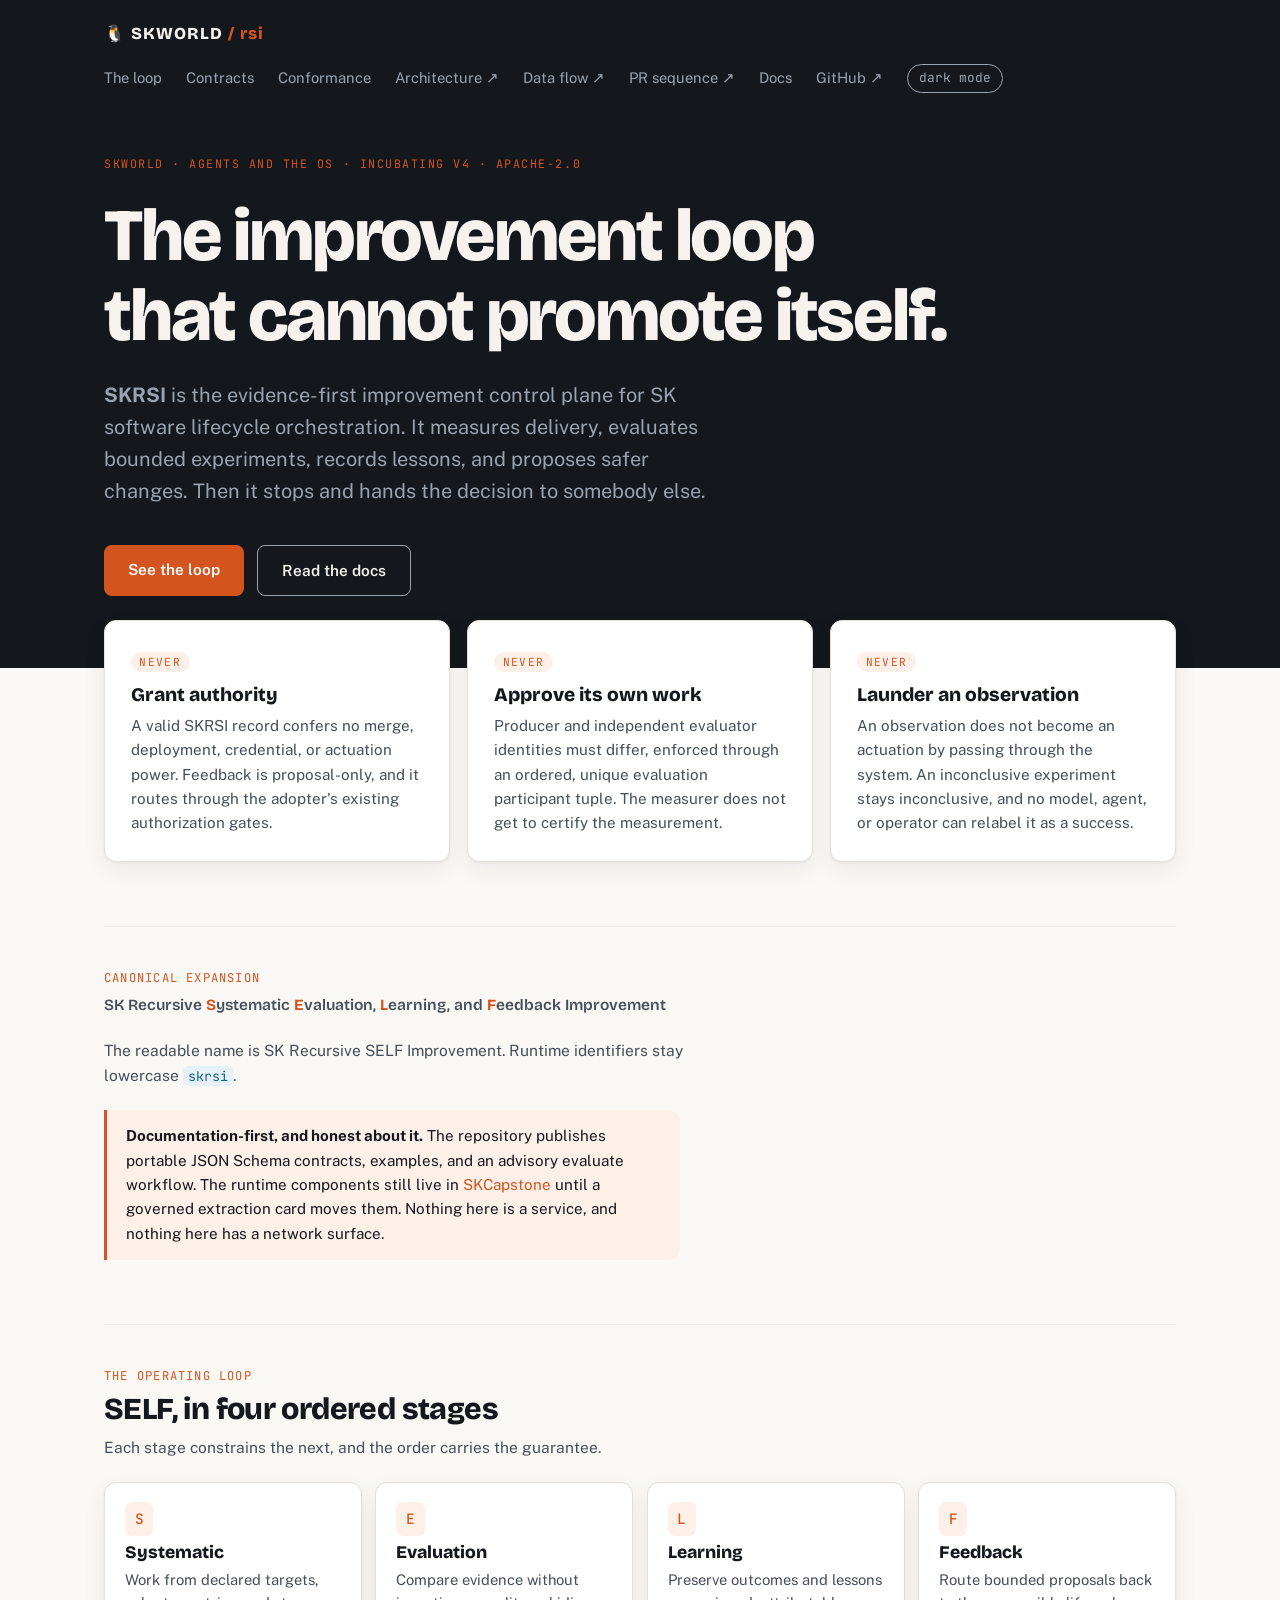
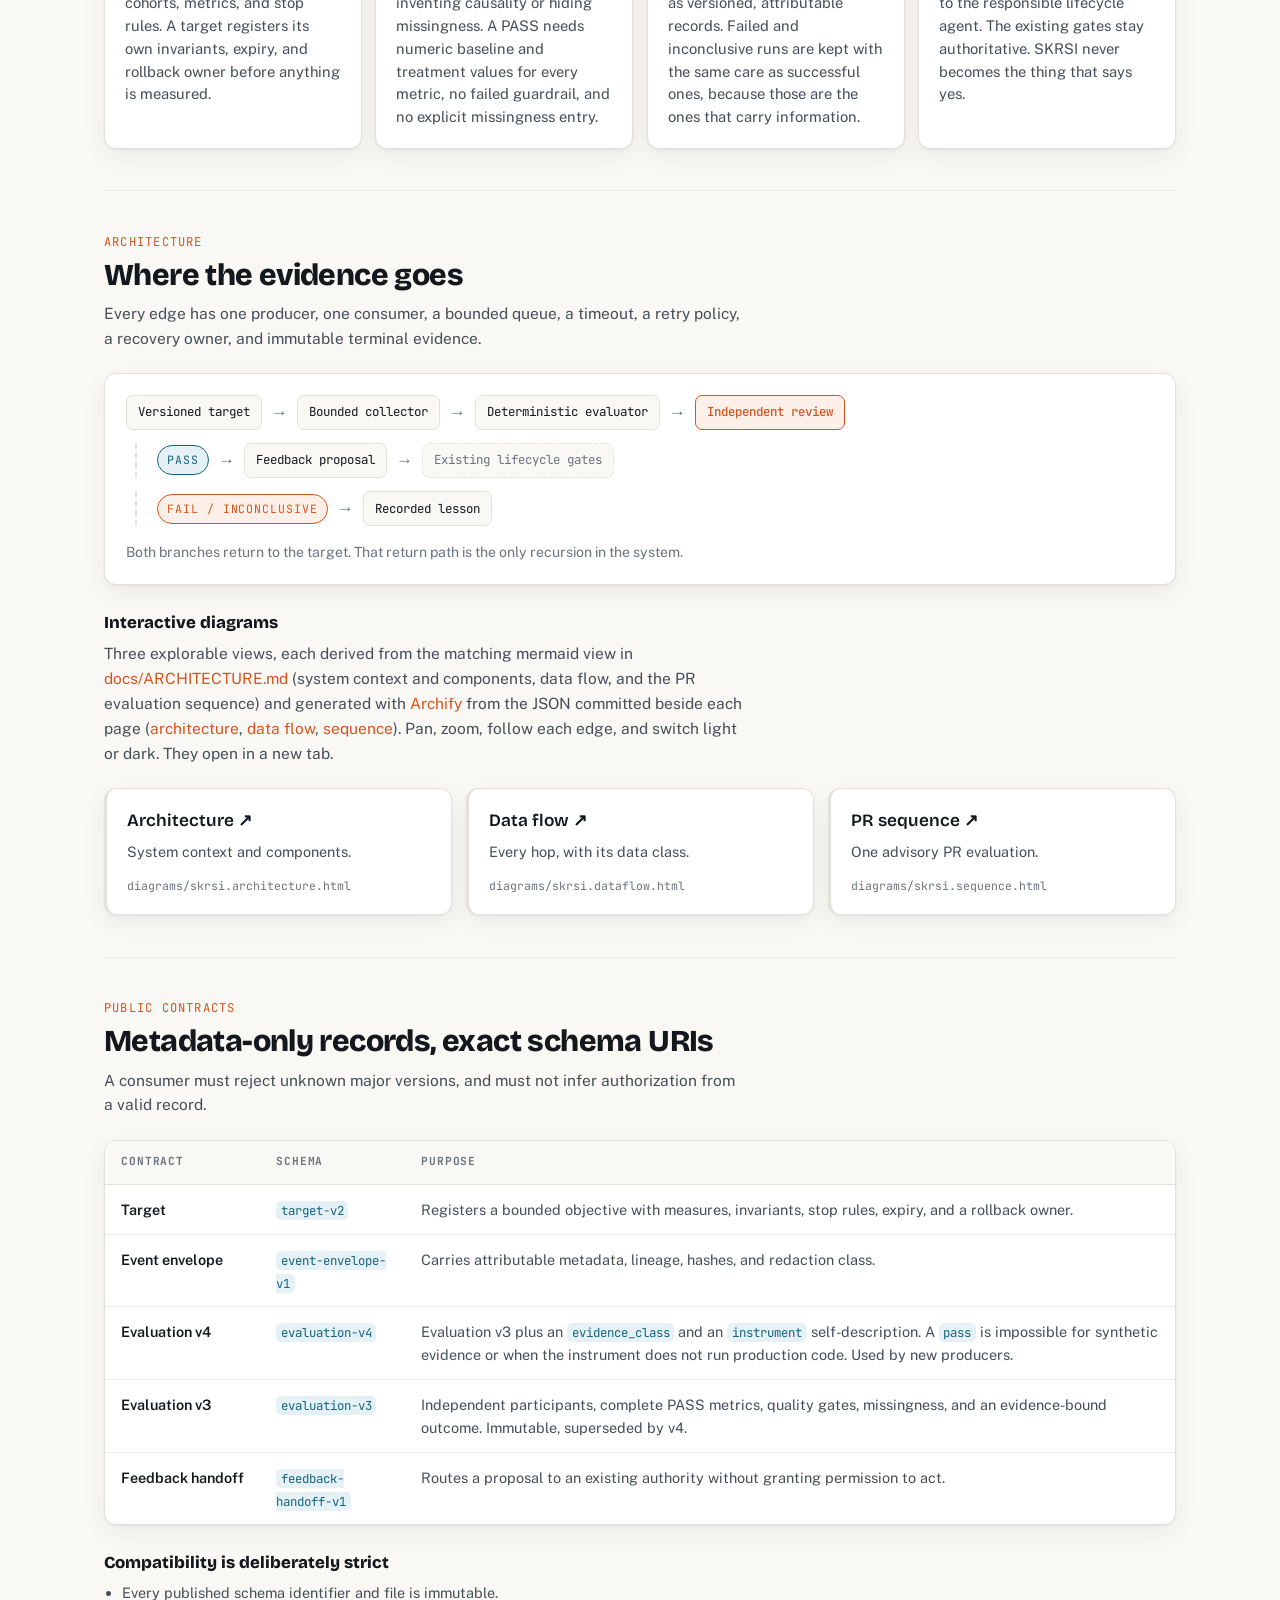
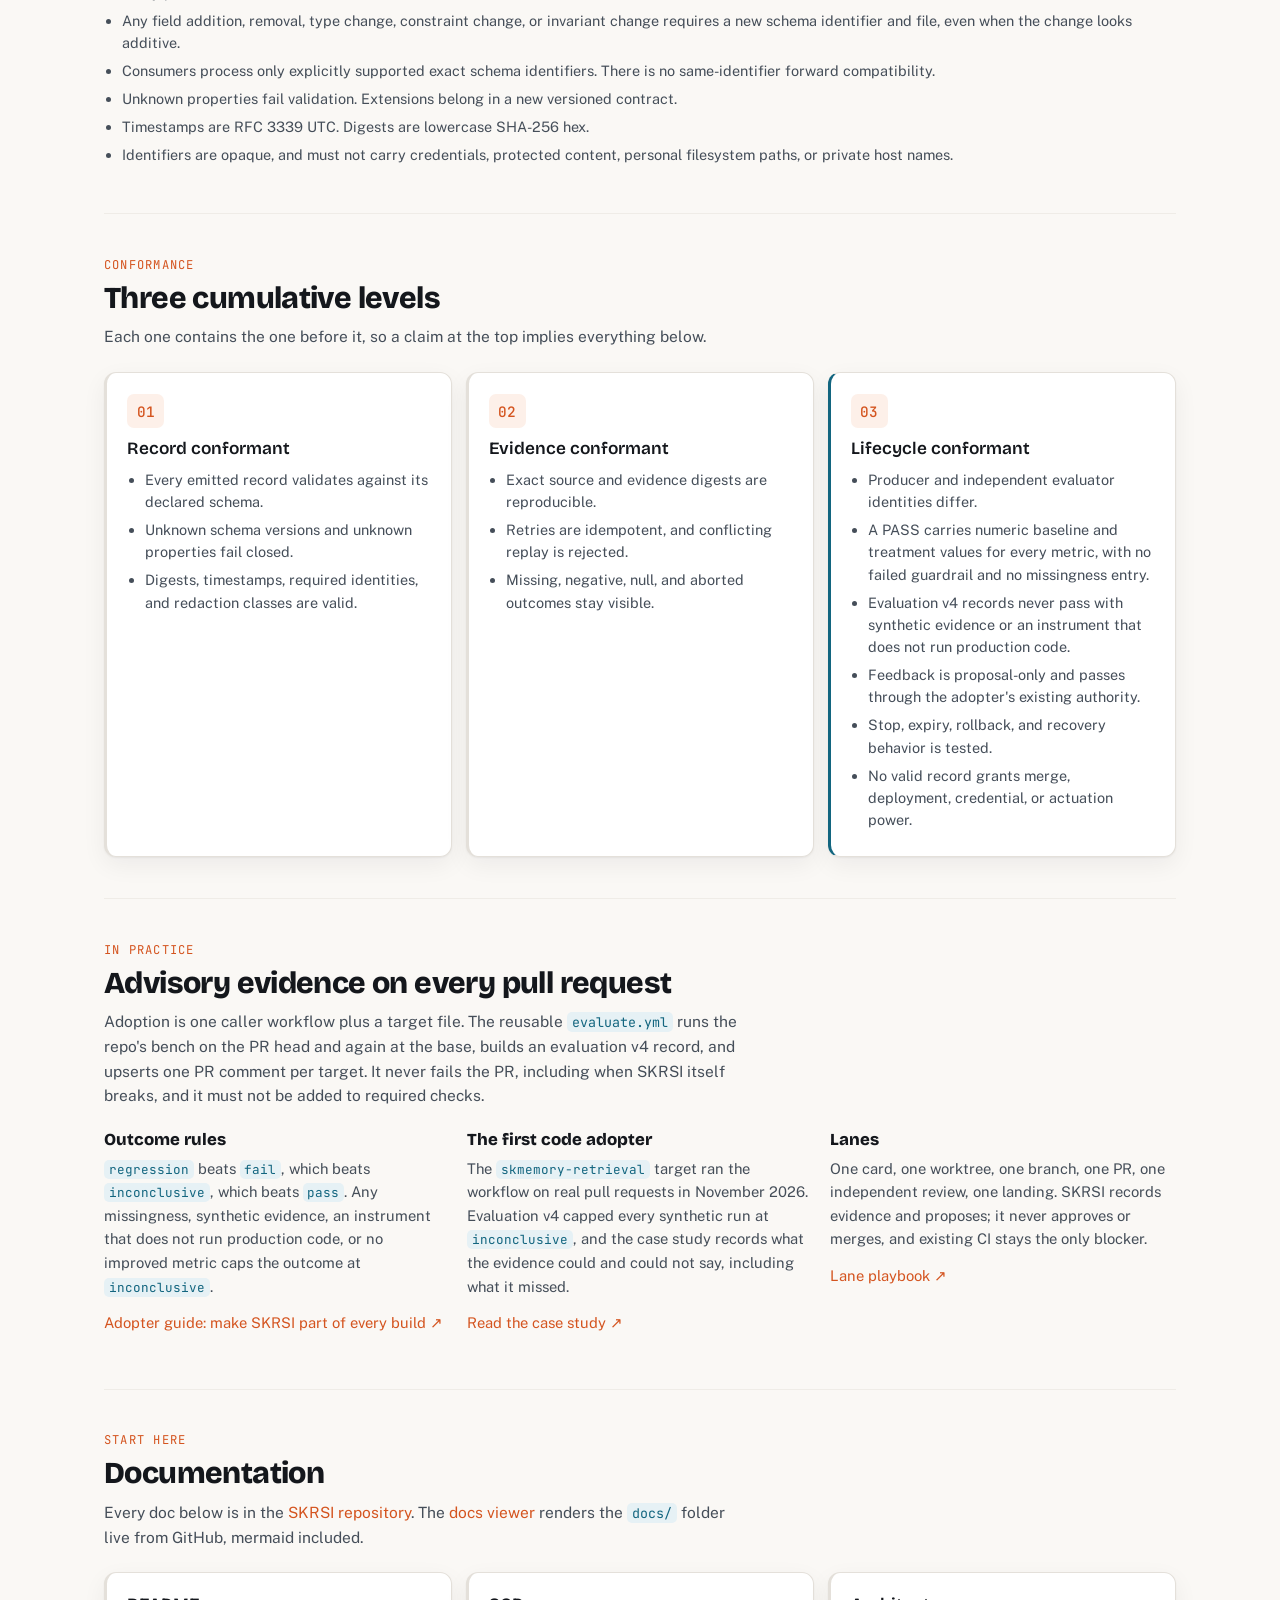
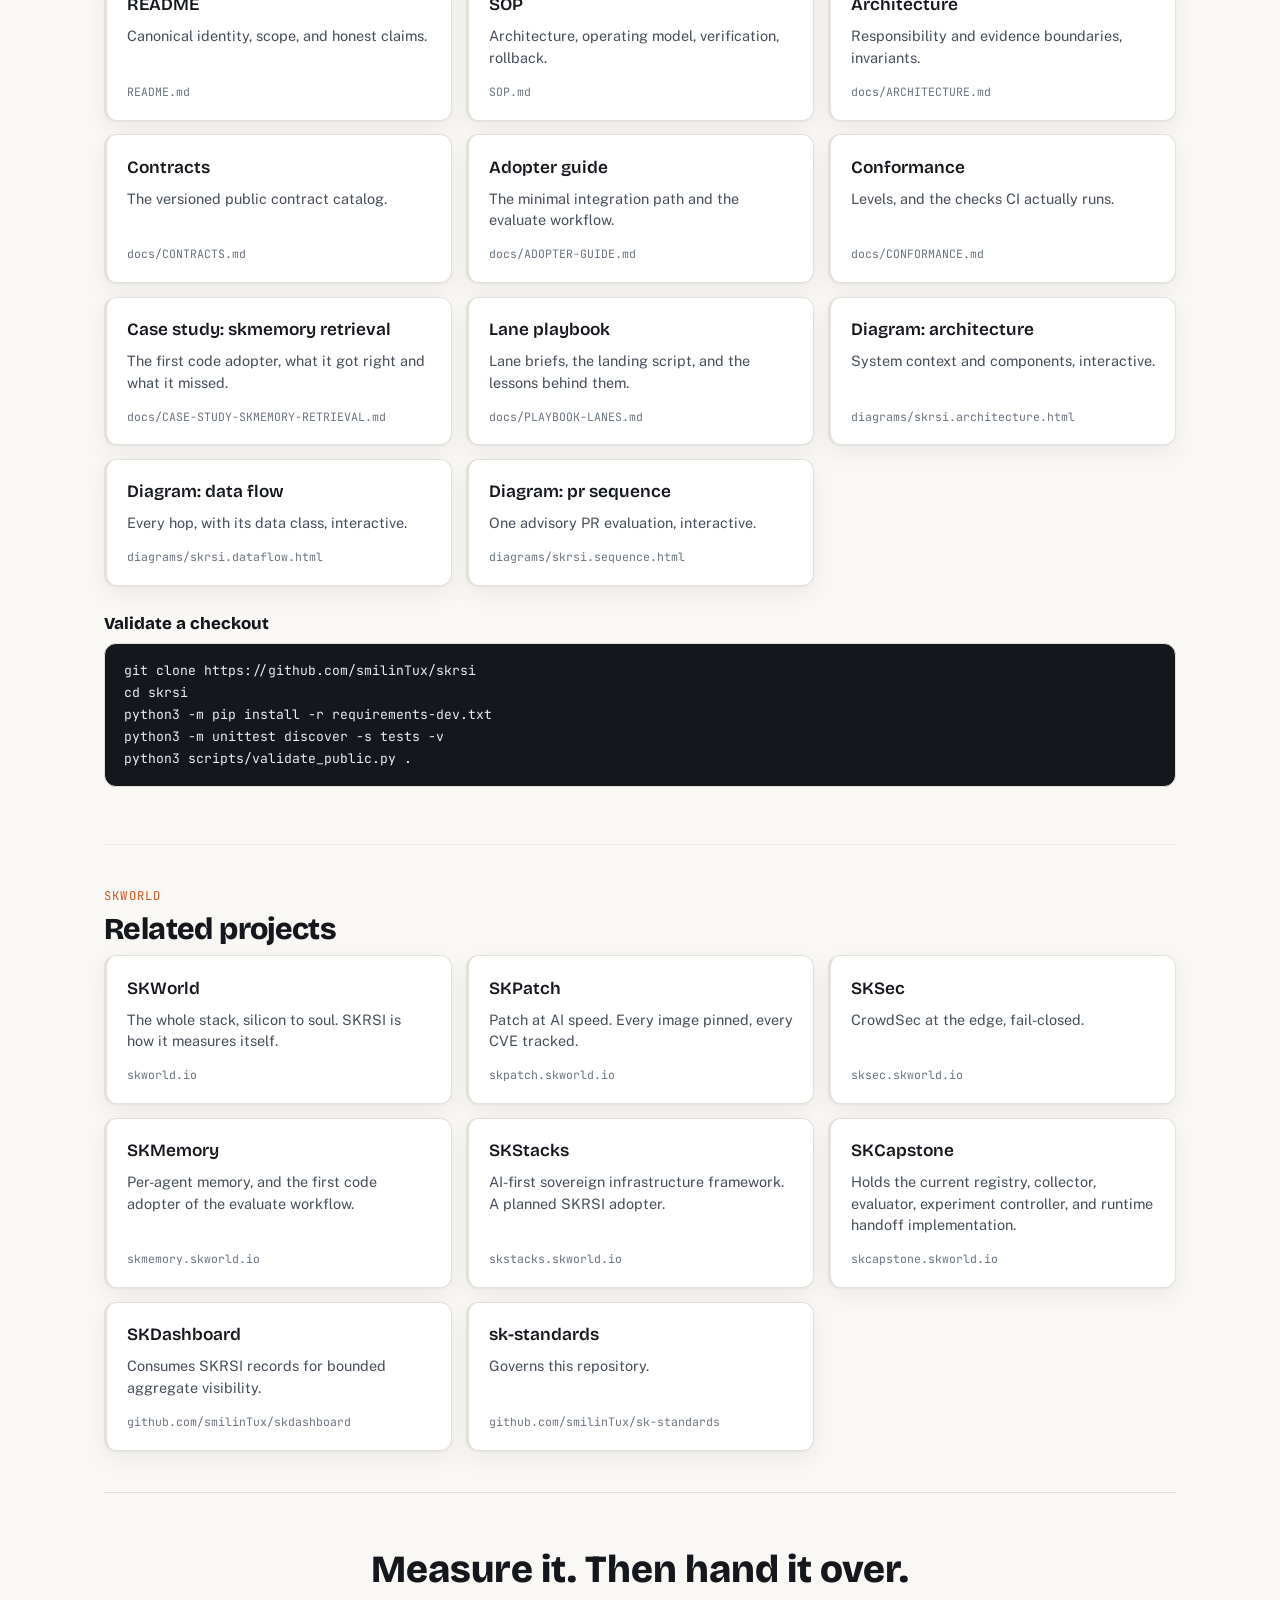
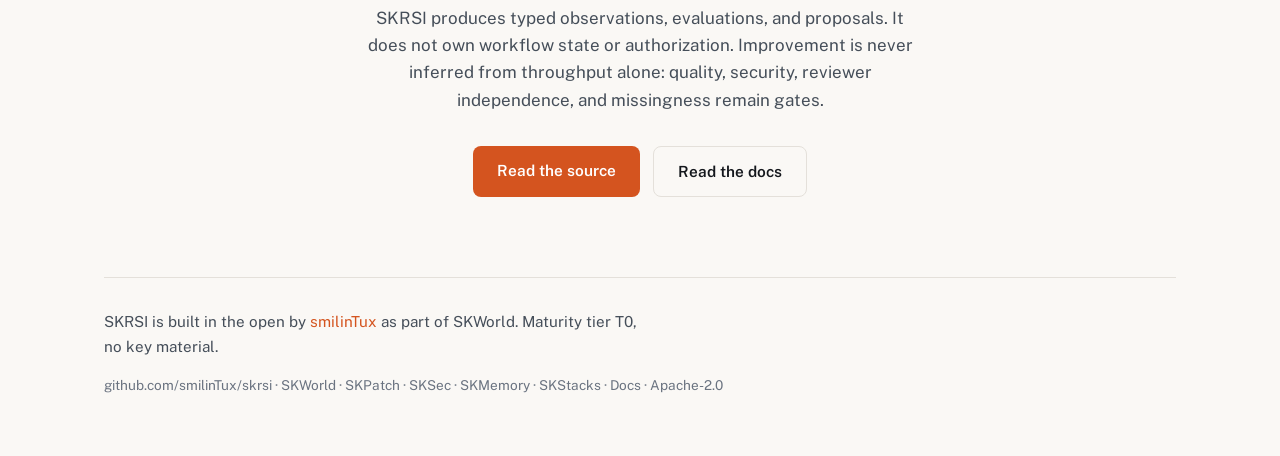
==== commit b279ac48: "feat(site): link all three diagrams, cite docs/ARCHITECTURE.md, Incubating v4 The nav on index.html " ====
--- a/index.html
+++ b/index.html
@@ -54,17 +54,17 @@
       <span class="brand"><a href="https://skworld.io/">&#128039; SKWORLD</a> <span class="sub-brand">/ rsi</span></span>
       <nav class="topnav" aria-label="Main navigation">
         <a href="#loop">The loop</a>
-        <a href="#flow">Flow</a>
         <a href="#contracts">Contracts</a>
         <a href="#conformance">Conformance</a>
-        <a href="#in-practice">In practice</a>
-        <a href="diagrams/skrsi.architecture.html" target="_blank" rel="noopener">Architecture diagram &#8599;</a>
+        <a href="diagrams/skrsi.architecture.html" target="_blank" rel="noopener">Architecture &#8599;</a>
+        <a href="diagrams/skrsi.dataflow.html" target="_blank" rel="noopener">Data flow &#8599;</a>
+        <a href="diagrams/skrsi.sequence.html" target="_blank" rel="noopener">PR sequence &#8599;</a>
         <a href="docs.html">Docs</a>
         <a href="https://github.com/smilinTux/skrsi">GitHub &#8599;</a>
         <button type="button" class="theme-btn" id="theme-btn" aria-label="Switch between light and dark theme">theme</button>
       </nav>
     </div>
-    <span class="eyebrow">SKWorld &middot; Agents and the OS &middot; Incubating &middot; Apache-2.0</span>
+    <span class="eyebrow">SKWorld &middot; Agents and the OS &middot; Incubating v4 &middot; Apache-2.0</span>
     <h1>The improvement loop that cannot promote itself.</h1>
     <p class="sub"><strong>SKRSI</strong> is the evidence-first improvement control plane for SK software lifecycle orchestration. It measures delivery, evaluates bounded experiments, records lessons, and proposes safer changes. Then it stops and hands the decision to somebody else.</p>
     <div class="cta">
@@ -158,13 +158,13 @@
       <p class="loopback">Both branches return to the target. That return path is the only recursion in the system.</p>
     </div>
 
-    <h3 class="sub3" id="architecture">Architecture, interactive</h3>
-    <figure class="figure">
-      <figcaption style="margin-top:0">The same loop as an explorable component map, with the SKCapstone runtime and the SKDashboard consumer drawn in: pan, zoom, and follow each edge, with a dark/light toggle. It is generated with <a href="https://github.com/tt-a1i/archify">Archify</a> from <a href="diagrams/skrsi.architecture.json">a committed JSON source</a> that follows the flow in the SKRSI <a href="https://github.com/smilinTux/skrsi/blob/main/SOP.md#2-architecture">SOP</a> and the responsibility table in <a href="https://github.com/smilinTux/skrsi/blob/main/docs/ARCHITECTURE.md">docs/ARCHITECTURE.md</a>.</figcaption>
-      <div class="cta" style="margin-top:1rem">
-        <a class="btn primary" href="diagrams/skrsi.architecture.html" target="_blank" rel="noopener">Open the interactive diagram &#8599;</a>
-      </div>
-    </figure>
+    <h3 class="sub3" id="architecture">Interactive diagrams</h3>
+    <p class="lede">Three explorable views, each derived from the matching mermaid view in <a href="https://github.com/smilinTux/skrsi/blob/main/docs/ARCHITECTURE.md">docs/ARCHITECTURE.md</a> (system context and components, data flow, and the PR evaluation sequence) and generated with <a href="https://github.com/tt-a1i/archify">Archify</a> from the JSON committed beside each page (<a href="diagrams/skrsi.architecture.json">architecture</a>, <a href="diagrams/skrsi.dataflow.json">data flow</a>, <a href="diagrams/skrsi.sequence.json">sequence</a>). Pan, zoom, follow each edge, and switch light or dark. They open in a new tab.</p>
+    <div class="pgrid">
+      <a class="pcard" href="diagrams/skrsi.architecture.html" target="_blank" rel="noopener"><span class="pname">Architecture &#8599;</span><span class="pblurb">System context and components.</span><span class="phost">diagrams/skrsi.architecture.html</span></a>
+      <a class="pcard" href="diagrams/skrsi.dataflow.html" target="_blank" rel="noopener"><span class="pname">Data flow &#8599;</span><span class="pblurb">Every hop, with its data class.</span><span class="phost">diagrams/skrsi.dataflow.html</span></a>
+      <a class="pcard" href="diagrams/skrsi.sequence.html" target="_blank" rel="noopener"><span class="pname">PR sequence &#8599;</span><span class="pblurb">One advisory PR evaluation.</span><span class="phost">diagrams/skrsi.sequence.html</span></a>
+    </div>
   </section>
 
   <section class="sec" id="contracts">
@@ -270,7 +270,9 @@
       <a class="pcard" href="https://github.com/smilinTux/skrsi/blob/main/docs/CONFORMANCE.md"><span class="pname">Conformance</span><span class="pblurb">Levels, and the checks CI actually runs.</span><span class="phost">docs/CONFORMANCE.md</span></a>
       <a class="pcard" href="https://github.com/smilinTux/skrsi/blob/main/docs/CASE-STUDY-SKMEMORY-RETRIEVAL.md"><span class="pname">Case study: skmemory retrieval</span><span class="pblurb">The first code adopter, what it got right and what it missed.</span><span class="phost">docs/CASE-STUDY-SKMEMORY-RETRIEVAL.md</span></a>
       <a class="pcard" href="https://github.com/smilinTux/skrsi/blob/main/docs/PLAYBOOK-LANES.md"><span class="pname">Lane playbook</span><span class="pblurb">Lane briefs, the landing script, and the lessons behind them.</span><span class="phost">docs/PLAYBOOK-LANES.md</span></a>
-      <a class="pcard" href="diagrams/skrsi.architecture.html" target="_blank" rel="noopener"><span class="pname">Architecture diagram</span><span class="pblurb">Interactive Archify component map.</span><span class="phost">diagrams/skrsi.architecture.html</span></a>
+      <a class="pcard" href="diagrams/skrsi.architecture.html" target="_blank" rel="noopener"><span class="pname">Diagram: architecture</span><span class="pblurb">System context and components, interactive.</span><span class="phost">diagrams/skrsi.architecture.html</span></a>
+      <a class="pcard" href="diagrams/skrsi.dataflow.html" target="_blank" rel="noopener"><span class="pname">Diagram: data flow</span><span class="pblurb">Every hop, with its data class, interactive.</span><span class="phost">diagrams/skrsi.dataflow.html</span></a>
+      <a class="pcard" href="diagrams/skrsi.sequence.html" target="_blank" rel="noopener"><span class="pname">Diagram: pr sequence</span><span class="pblurb">One advisory PR evaluation, interactive.</span><span class="phost">diagrams/skrsi.sequence.html</span></a>
     </div>
     <h3 class="sub3">Validate a checkout</h3>
     <pre><code>git clone https://github.com/smilinTux/skrsi
@@ -288,7 +290,7 @@
       <a class="pcard" href="https://skpatch.skworld.io/"><span class="pname">SKPatch</span><span class="pblurb">Patch at AI speed. Every image pinned, every CVE tracked.</span><span class="phost">skpatch.skworld.io</span></a>
       <a class="pcard" href="https://sksec.skworld.io/"><span class="pname">SKSec</span><span class="pblurb">CrowdSec at the edge, fail-closed.</span><span class="phost">sksec.skworld.io</span></a>
       <a class="pcard" href="https://skmemory.skworld.io/"><span class="pname">SKMemory</span><span class="pblurb">Per-agent memory, and the first code adopter of the evaluate workflow.</span><span class="phost">skmemory.skworld.io</span></a>
-      <a class="pcard" href="https://skstacks.skworld.io/"><span class="pname">SKStacks</span><span class="pblurb">AI-first sovereign infrastructure framework.</span><span class="phost">skstacks.skworld.io</span></a>
+      <a class="pcard" href="https://skstacks.skworld.io/"><span class="pname">SKStacks</span><span class="pblurb">AI-first sovereign infrastructure framework. A planned SKRSI adopter.</span><span class="phost">skstacks.skworld.io</span></a>
       <a class="pcard" href="https://skcapstone.skworld.io/"><span class="pname">SKCapstone</span><span class="pblurb">Holds the current registry, collector, evaluator, experiment controller, and runtime handoff implementation.</span><span class="phost">skcapstone.skworld.io</span></a>
       <a class="pcard" href="https://github.com/smilinTux/skdashboard"><span class="pname">SKDashboard</span><span class="pblurb">Consumes SKRSI records for bounded aggregate visibility.</span><span class="phost">github.com/smilinTux/skdashboard</span></a>
       <a class="pcard" href="https://github.com/smilinTux/sk-standards"><span class="pname">sk-standards</span><span class="pblurb">Governs this repository.</span><span class="phost">github.com/smilinTux/sk-standards</span></a>
